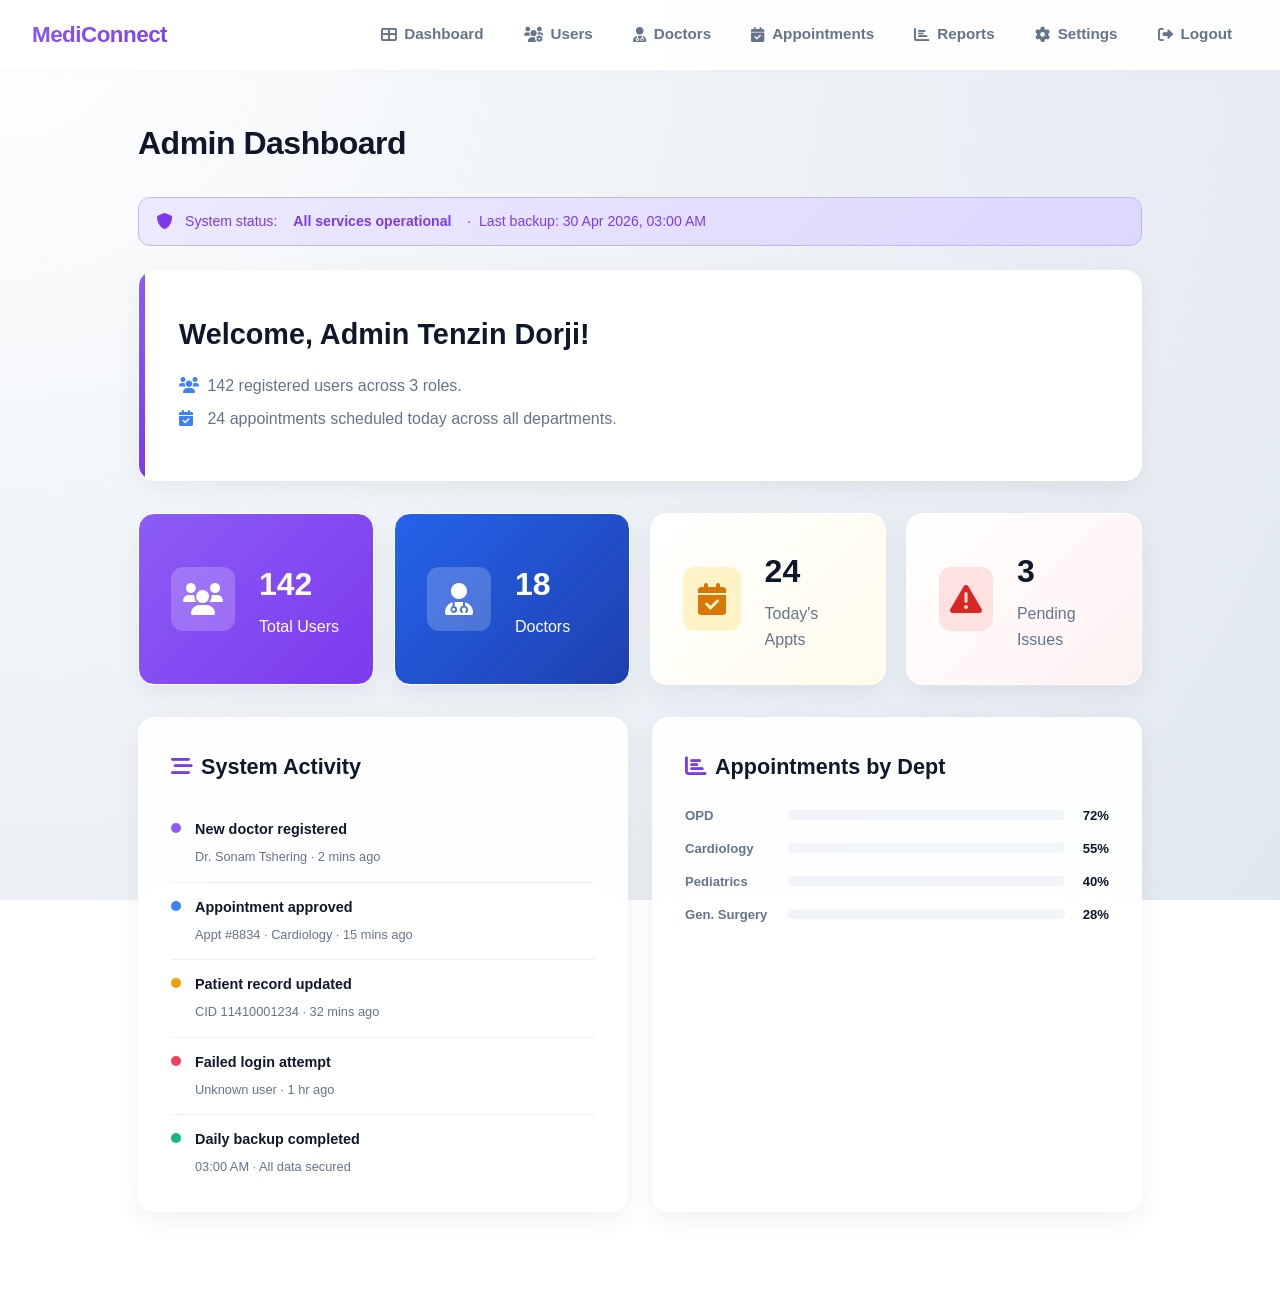
==== views/admin-dashboard.html @ 65984899 "fixed login" ====
<!doctype html>
<html lang="en">
  <head>
    <meta charset="UTF-8" />
    <meta name="viewport" content="width=device-width, initial-scale=1.0" />
    <title>MediConnect | Admin Dashboard</title>
    <link
      rel="stylesheet"
      href="https://cdnjs.cloudflare.com/ajax/libs/font-awesome/6.0.0/css/all.min.css"
    />
    <link rel="stylesheet" href="css/base.css" />
    <link rel="stylesheet" href="css/admin.css" />
    <link rel="stylesheet" href="css/mobile.css" />
  </head>
  <body>
    <!-- ── TOP NAV ── -->
    <nav class="top-nav">
      <div class="logo" onclick="window.location.href = 'index.html'">
        MediConnect
      </div>
      <ul class="desktop-nav-links">
        <li class="active" onclick="showPage('dashboard', this)">
          <i class="fas fa-th-large"></i> <span>Dashboard</span>
        </li>
        <li onclick="showPage('users', this)">
          <i class="fas fa-users-cog"></i> <span>Users</span>
        </li>
        <li onclick="showPage('doctors', this)">
          <i class="fas fa-user-md"></i> <span>Doctors</span>
        </li>
        <li onclick="showPage('appointments', this)">
          <i class="fas fa-calendar-check"></i> <span>Appointments</span>
        </li>
        <li onclick="showPage('reports', this)">
          <i class="fas fa-chart-bar"></i> <span>Reports</span>
        </li>
        <li onclick="showPage('settings', this)">
          <i class="fas fa-cog"></i> <span>Settings</span>
        </li>
        <li onclick="confirmLogout()">
          <i class="fas fa-sign-out-alt"></i> <span>Logout</span>
        </li>
      </ul>
    </nav>

    <!-- ── MOBILE HEADER ── -->
    <header class="mobile-header">
      <div class="mobile-logo" onclick="window.location.href = 'index.html'">
        MediConnect
      </div>
      <span class="mobile-page-title" id="mobilePageTitle">Dashboard</span>
      <button class="header-logout-btn" onclick="confirmLogout()">
        <i class="fas fa-sign-out-alt"></i>
      </button>
    </header>

    <!-- ── BOTTOM NAV ── -->
    <nav class="bottom-nav">
      <ul>
        <li
          class="active"
          id="bnav-dashboard"
          onclick="showPage('dashboard', null, 'Home')"
        >
          <i class="fas fa-home"></i> Home
        </li>
        <li id="bnav-users" onclick="showPage('users', null, 'Users')">
          <i class="fas fa-users-cog"></i> Users
        </li>
        <li id="bnav-doctors" onclick="showPage('doctors', null, 'Doctors')">
          <i class="fas fa-user-md"></i> Doctors
        </li>
        <li
          id="bnav-appointments"
          onclick="showPage('appointments', null, 'Appointments')"
        >
          <i class="fas fa-calendar-check"></i> Appts
        </li>
        <li id="bnav-reports" onclick="showPage('reports', null, 'Reports')">
          <i class="fas fa-chart-bar"></i> Reports
        </li>
        <li id="bnav-settings" onclick="showPage('settings', null, 'Settings')">
          <i class="fas fa-cog"></i> Settings
        </li>
      </ul>
    </nav>

    <div class="nav-hint" id="navHint">
      <i class="fas fa-hand-point-down" style="margin-right: 6px"></i> Tap icons
      below to navigate
    </div>

    <!-- ── LOGOUT MODAL ── -->
    <div class="logout-overlay" id="logoutOverlay">
      <div class="logout-modal">
        <div class="modal-icon"><i class="fas fa-sign-out-alt"></i></div>
        <h3>Log Out?</h3>
        <p>You'll be signed out of your admin session.</p>
        <div class="modal-actions">
          <button class="btn-cancel" onclick="closeLogout()">Cancel</button>
          <button class="btn-logout-confirm" onclick="doLogout()">
            Log Out
          </button>
        </div>
      </div>
    </div>

    <main class="main-content">
      <!-- ══ DASHBOARD ══ -->
      <section id="dashboard" class="page-section active">
        <h1>Admin Dashboard</h1>

        <div class="notice-banner">
          <i class="fas fa-shield-alt"></i>
          System status:
          <strong style="margin-left: 4px">All services operational</strong>
          &nbsp;·&nbsp; Last backup: 30 Apr 2026, 03:00 AM
        </div>

        <div class="welcome-section welcome-desktop">
          <h2>Welcome, Admin Tenzin Dorji!</h2>
          <p>
            <i class="fas fa-users"></i> 142 registered users across 3 roles.
          </p>
          <p>
            <i class="fas fa-calendar-check"></i> 24 appointments scheduled
            today across all departments.
          </p>
        </div>
        <div
          class="welcome-section welcome-mobile"
          style="padding: 20px 20px 20px 26px"
        >
          <h2 style="font-size: 1.3rem; margin-bottom: 6px">Hi, Tenzin 👋</h2>
          <p style="font-size: 0.88rem; margin: 0">
            <i class="fas fa-users"></i> 142 users · 24 appointments today
          </p>
        </div>

        <div class="quick-actions">
          <button
            class="quick-action-btn"
            onclick="showPage('users', null, 'Users')"
          >
            <i class="fas fa-users-cog"></i> Manage Users
          </button>
          <button
            class="quick-action-btn"
            onclick="showPage('reports', null, 'Reports')"
          >
            <i class="fas fa-chart-bar"></i> View Reports
          </button>
        </div>

        <div class="stats-grid-4">
          <div class="stat-card purple">
            <div class="stat-icon"><i class="fas fa-users"></i></div>
            <div class="stat-content">
              <h4>142</h4>
              <p>Total Users</p>
            </div>
          </div>
          <div class="stat-card blue">
            <div class="stat-icon"><i class="fas fa-user-md"></i></div>
            <div class="stat-content">
              <h4>18</h4>
              <p>Doctors</p>
            </div>
          </div>
          <div class="stat-card amber">
            <div class="stat-icon"><i class="fas fa-calendar-check"></i></div>
            <div class="stat-content">
              <h4>24</h4>
              <p>Today's Appts</p>
            </div>
          </div>
          <div class="stat-card rose">
            <div class="stat-icon">
              <i class="fas fa-exclamation-triangle"></i>
            </div>
            <div class="stat-content">
              <h4>3</h4>
              <p>Pending Issues</p>
            </div>
          </div>
        </div>

        <div class="dash-cols">
          <!-- Activity feed -->
          <div class="card" style="margin-bottom: 0">
            <h3>
              <i
                class="fas fa-stream"
                style="color: var(--role-color); margin-right: 8px"
              ></i
              >System Activity
            </h3>
            <div class="feed-item">
              <div class="feed-dot purple"></div>
              <div class="feed-text">
                <strong>New doctor registered</strong
                ><span>Dr. Sonam Tshering · 2 mins ago</span>
              </div>
            </div>
            <div class="feed-item">
              <div class="feed-dot blue"></div>
              <div class="feed-text">
                <strong>Appointment approved</strong
                ><span>Appt #8834 · Cardiology · 15 mins ago</span>
              </div>
            </div>
            <div class="feed-item">
              <div class="feed-dot amber"></div>
              <div class="feed-text">
                <strong>Patient record updated</strong
                ><span>CID 11410001234 · 32 mins ago</span>
              </div>
            </div>
            <div class="feed-item">
              <div class="feed-dot rose"></div>
              <div class="feed-text">
                <strong>Failed login attempt</strong
                ><span>Unknown user · 1 hr ago</span>
              </div>
            </div>
            <div class="feed-item">
              <div class="feed-dot green"></div>
              <div class="feed-text">
                <strong>Daily backup completed</strong
                ><span>03:00 AM · All data secured</span>
              </div>
            </div>
          </div>

          <!-- Bar chart -->
          <div class="card" style="margin-bottom: 0">
            <h3>
              <i
                class="fas fa-chart-bar"
                style="color: var(--role-color); margin-right: 8px"
              ></i
              >Appointments by Dept
            </h3>
            <div class="bar-chart" style="margin-top: 12px">
              <div class="bar-row">
                <span class="bar-label">OPD</span>
                <div class="bar-track">
                  <div class="bar-fill" data-w="72%" style="width: 0"></div>
                </div>
                <span class="bar-val">72%</span>
              </div>
              <div class="bar-row">
                <span class="bar-label">Cardiology</span>
                <div class="bar-track">
                  <div
                    class="bar-fill green"
                    data-w="55%"
                    style="width: 0"
                  ></div>
                </div>
                <span class="bar-val">55%</span>
              </div>
              <div class="bar-row">
                <span class="bar-label">Pediatrics</span>
                <div class="bar-track">
                  <div
                    class="bar-fill amber"
                    data-w="40%"
                    style="width: 0"
                  ></div>
                </div>
                <span class="bar-val">40%</span>
              </div>
              <div class="bar-row">
                <span class="bar-label">Gen. Surgery</span>
                <div class="bar-track">
                  <div
                    class="bar-fill rose"
                    data-w="28%"
                    style="width: 0"
                  ></div>
                </div>
                <span class="bar-val">28%</span>
              </div>
            </div>
          </div>
        </div>
      </section>

      <!-- ══ USERS ══ -->
      <section id="users" class="page-section">
        <h1>User Management</h1>

        <div class="card">
          <h3>Add New User</h3>
          <form id="addUserForm" style="margin-top: 16px">
            <div class="form-grid">
              <div class="form-group">
                <label>Full Name</label
                ><input
                  type="text"
                  id="newUserName"
                  placeholder="Full name"
                  required
                />
              </div>
              <div class="form-group">
                <label>Email</label
                ><input
                  type="email"
                  id="newUserEmail"
                  placeholder="user@mediconnect.bt"
                  required
                />
              </div>
              <div class="form-group">
                <label>Role</label>
                <select id="newUserRole" required>
                  <option value="">Select Role</option>
                  <option>Patient</option>
                  <option>Doctor</option>
                  <option>Admin</option>
                </select>
              </div>
              <div class="form-group">
                <label>CID No.</label
                ><input
                  type="text"
                  id="newUserCid"
                  placeholder="e.g. 11410001234"
                  required
                />
              </div>
            </div>
            <button type="submit" class="btn-primary" style="margin-top: 20px">
              <i class="fas fa-user-plus" style="margin-right: 8px"></i>Create
              User
            </button>
          </form>
        </div>

        <div class="card">
          <h3>All Users</h3>
          <div class="desktop-table">
            <table>
              <thead>
                <tr>
                  <th>ID</th>
                  <th>Name</th>
                  <th>CID No.</th>
                  <th>Role</th>
                  <th>Email</th>
                  <th>Status</th>
                  <th>Actions</th>
                </tr>
              </thead>
              <tbody>
                <tr id="urow-1">
                  <td>USR-001</td>
                  <td>Tenzin Dorji</td>
                  <td>11410000001</td>
                  <td><span class="role-badge role-admin">Admin</span></td>
                  <td>admin@gmail.com</td>
                  <td><span class="badge status-active">Active</span></td>
                  <td>
                    <button class="btn-small btn-edit" onclick="editUser(1)">
                      Edit
                    </button>
                  </td>
                </tr>
                <tr id="urow-2">
                  <td>USR-002</td>
                  <td>Dr. Karma Wangchuk</td>
                  <td>11410000047</td>
                  <td><span class="role-badge role-doctor">Doctor</span></td>
                  <td>doctor@gmail.com</td>
                  <td><span class="badge status-active">Active</span></td>
                  <td>
                    <button class="btn-small btn-edit" onclick="editUser(2)">
                      Edit
                    </button>
                    <button
                      class="btn-small btn-deact"
                      onclick="toggleUserStatus(2, this)"
                    >
                      Deactivate
                    </button>
                  </td>
                </tr>
                <tr id="urow-3">
                  <td>USR-003</td>
                  <td>Dorji Wangchuk</td>
                  <td>11410001234</td>
                  <td><span class="role-badge role-patient">Patient</span></td>
                  <td>dorji@email.bt</td>
                  <td><span class="badge status-active">Active</span></td>
                  <td>
                    <button class="btn-small btn-edit" onclick="editUser(3)">
                      Edit
                    </button>
                    <button
                      class="btn-small btn-deact"
                      onclick="toggleUserStatus(3, this)"
                    >
                      Deactivate
                    </button>
                  </td>
                </tr>
                <tr id="urow-4">
                  <td>USR-004</td>
                  <td>Pema Seldon</td>
                  <td>11410005678</td>
                  <td><span class="role-badge role-patient">Patient</span></td>
                  <td>pema@email.bt</td>
                  <td><span class="badge status-inactive">Inactive</span></td>
                  <td>
                    <button class="btn-small btn-edit" onclick="editUser(4)">
                      Edit
                    </button>
                    <button
                      class="btn-small btn-activate"
                      onclick="toggleUserStatus(4, this)"
                    >
                      Activate
                    </button>
                  </td>
                </tr>
                <tr id="urow-5">
                  <td>USR-005</td>
                  <td>Dr. Sonam Tshering</td>
                  <td>11410000088</td>
                  <td><span class="role-badge role-doctor">Doctor</span></td>
                  <td>sonam@mediconnect.bt</td>
                  <td><span class="badge status-pending">Pending</span></td>
                  <td>
                    <button class="btn-small btn-edit" onclick="editUser(5)">
                      Edit
                    </button>
                    <button
                      class="btn-small btn-activate"
                      onclick="toggleUserStatus(5, this)"
                    >
                      Activate
                    </button>
                  </td>
                </tr>
              </tbody>
            </table>
          </div>
          <div class="mobile-card-list" style="display: none">
            <div class="note-card" style="border: 1px solid var(--border)">
              <div class="note-card-header">
                <strong>Tenzin Dorji</strong
                ><span class="badge status-active">Active</span>
              </div>
              <p>
                <span class="role-badge role-admin">Admin</span> &nbsp;USR-001 ·
                admin@gmail.com
              </p>
            </div>
            <div class="note-card" style="border: 1px solid var(--border)">
              <div class="note-card-header">
                <strong>Dr. Karma Wangchuk</strong
                ><span class="badge status-active">Active</span>
              </div>
              <p>
                <span class="role-badge role-doctor">Doctor</span> &nbsp;USR-002
                · doctor@gmail.com
              </p>
            </div>
            <div class="note-card" style="border: 1px solid var(--border)">
              <div class="note-card-header">
                <strong>Dorji Wangchuk</strong
                ><span class="badge status-active">Active</span>
              </div>
              <p>
                <span class="role-badge role-patient">Patient</span>
                &nbsp;USR-003 · dorji@email.bt
              </p>
            </div>
            <div class="note-card" style="border: 1px solid var(--border)">
              <div class="note-card-header">
                <strong>Pema Seldon</strong
                ><span class="badge status-inactive">Inactive</span>
              </div>
              <p>
                <span class="role-badge role-patient">Patient</span>
                &nbsp;USR-004 · pema@email.bt
              </p>
            </div>
          </div>
        </div>
      </section>

      <!-- ══ APPOINTMENTS ══ -->
      <section id="appointments" class="page-section">
        <h1>All Appointments</h1>
        <div class="card">
          <h3>Appointment Registry</h3>
          <div class="desktop-table">
            <table>
              <thead>
                <tr>
                  <th>Appt ID</th>
                  <th>Patient</th>
                  <th>CID No.</th>
                  <th>Doctor</th>
                  <th>Dept</th>
                  <th>Date</th>
                  <th>Status</th>
                  <th>Actions</th>
                </tr>
              </thead>
              <tbody>
                <tr id="aprow-8821">
                  <td>#8821</td>
                  <td>Dorji Wangchuk</td>
                  <td>11410001234</td>
                  <td>Dr. Karma Wangchuk</td>
                  <td>OPD</td>
                  <td>2026-04-30</td>
                  <td><span class="badge status-on">Approved</span></td>
                  <td>
                    <button
                      class="btn-small btn-deact"
                      onclick="cancelAppt(8821)"
                    >
                      Cancel
                    </button>
                  </td>
                </tr>
                <tr id="aprow-8834">
                  <td>#8834</td>
                  <td>Pema Seldon</td>
                  <td>11410005678</td>
                  <td>Dr. Karma Wangchuk</td>
                  <td>Cardiology</td>
                  <td>2026-04-30</td>
                  <td><span class="badge status-pending">Pending</span></td>
                  <td>
                    <button
                      class="btn-small btn-activate"
                      onclick="approveAppt(8834)"
                    >
                      Approve
                    </button>
                    <button
                      class="btn-small btn-deact"
                      onclick="cancelAppt(8834)"
                    >
                      Cancel
                    </button>
                  </td>
                </tr>
                <tr id="aprow-8835">
                  <td>#8835</td>
                  <td>Tshering Namgay</td>
                  <td>11410009012</td>
                  <td>Dr. Karma Wangchuk</td>
                  <td>General Surgery</td>
                  <td>2026-04-30</td>
                  <td><span class="badge status-pending">Pending</span></td>
                  <td>
                    <button
                      class="btn-small btn-activate"
                      onclick="approveAppt(8835)"
                    >
                      Approve
                    </button>
                    <button
                      class="btn-small btn-deact"
                      onclick="cancelAppt(8835)"
                    >
                      Cancel
                    </button>
                  </td>
                </tr>
                <tr id="aprow-8836">
                  <td>#8836</td>
                  <td>Kinley Zangmo</td>
                  <td>11410003456</td>
                  <td>Dr. Sonam Tshering</td>
                  <td>Pediatrics</td>
                  <td>2026-05-01</td>
                  <td><span class="badge status-off">Upcoming</span></td>
                  <td>
                    <button
                      class="btn-small btn-deact"
                      onclick="cancelAppt(8836)"
                    >
                      Cancel
                    </button>
                  </td>
                </tr>
              </tbody>
            </table>
          </div>
          <div class="mobile-card-list" style="display: none">
            <div class="note-card" style="border: 1px solid var(--border)">
              <div class="note-card-header">
                <strong>#8821 — Dorji Wangchuk</strong
                ><span class="badge status-on">Approved</span>
              </div>
              <p>Dr. Karma · OPD · 2026-04-30</p>
            </div>
            <div class="note-card" style="border: 1px solid var(--border)">
              <div class="note-card-header">
                <strong>#8834 — Pema Seldon</strong
                ><span class="badge status-pending">Pending</span>
              </div>
              <p>Dr. Karma · Cardiology · 2026-04-30</p>
            </div>
            <div class="note-card" style="border: 1px solid var(--border)">
              <div class="note-card-header">
                <strong>#8835 — Tshering Namgay</strong
                ><span class="badge status-pending">Pending</span>
              </div>
              <p>Dr. Karma · General Surgery · 2026-04-30</p>
            </div>
          </div>
        </div>
      </section>

      <!-- ══ REPORTS ══ -->
      <section id="reports" class="page-section">
        <h1>Reports</h1>

        <div class="dash-cols">
          <div class="card" style="margin-bottom: 0">
            <h3>Appointments This Month</h3>
            <div class="bar-chart" style="margin-top: 12px">
              <div class="bar-row">
                <span class="bar-label">Week 1</span>
                <div class="bar-track">
                  <div class="bar-fill" data-w="80%" style="width: 0"></div>
                </div>
                <span class="bar-val">80</span>
              </div>
              <div class="bar-row">
                <span class="bar-label">Week 2</span>
                <div class="bar-track">
                  <div
                    class="bar-fill green"
                    data-w="65%"
                    style="width: 0"
                  ></div>
                </div>
                <span class="bar-val">65</span>
              </div>
              <div class="bar-row">
                <span class="bar-label">Week 3</span>
                <div class="bar-track">
                  <div
                    class="bar-fill amber"
                    data-w="90%"
                    style="width: 0"
                  ></div>
                </div>
                <span class="bar-val">90</span>
              </div>
              <div class="bar-row">
                <span class="bar-label">Week 4</span>
                <div class="bar-track">
                  <div
                    class="bar-fill rose"
                    data-w="48%"
                    style="width: 0"
                  ></div>
                </div>
                <span class="bar-val">48</span>
              </div>
            </div>
          </div>
          <div class="card" style="margin-bottom: 0">
            <h3>Users by Role</h3>
            <div class="bar-chart" style="margin-top: 12px">
              <div class="bar-row">
                <span class="bar-label">Patients</span>
                <div class="bar-track">
                  <div class="bar-fill" data-w="85%" style="width: 0"></div>
                </div>
                <span class="bar-val">121</span>
              </div>
              <div class="bar-row">
                <span class="bar-label">Doctors</span>
                <div class="bar-track">
                  <div
                    class="bar-fill green"
                    data-w="13%"
                    style="width: 0"
                  ></div>
                </div>
                <span class="bar-val">18</span>
              </div>
              <div class="bar-row">
                <span class="bar-label">Admins</span>
                <div class="bar-track">
                  <div
                    class="bar-fill amber"
                    data-w="2%"
                    style="width: 0"
                  ></div>
                </div>
                <span class="bar-val">3</span>
              </div>
            </div>
          </div>
        </div>

        <div class="card">
          <h3>Summary — April 2026</h3>
          <div class="form-grid" style="margin-top: 8px">
            <div>
              <p
                style="
                  font-size: 0.8rem;
                  color: var(--text-muted);
                  font-weight: 600;
                  text-transform: uppercase;
                  letter-spacing: 0.5px;
                  margin-bottom: 6px;
                "
              >
                Total Appointments
              </p>
              <p style="font-size: 2rem; font-weight: 800">283</p>
            </div>
            <div>
              <p
                style="
                  font-size: 0.8rem;
                  color: var(--text-muted);
                  font-weight: 600;
                  text-transform: uppercase;
                  letter-spacing: 0.5px;
                  margin-bottom: 6px;
                "
              >
                Prescriptions Issued
              </p>
              <p style="font-size: 2rem; font-weight: 800">194</p>
            </div>
            <div>
              <p
                style="
                  font-size: 0.8rem;
                  color: var(--text-muted);
                  font-weight: 600;
                  text-transform: uppercase;
                  letter-spacing: 0.5px;
                  margin-bottom: 6px;
                "
              >
                New Patients
              </p>
              <p style="font-size: 2rem; font-weight: 800">37</p>
            </div>
            <div>
              <p
                style="
                  font-size: 0.8rem;
                  color: var(--text-muted);
                  font-weight: 600;
                  text-transform: uppercase;
                  letter-spacing: 0.5px;
                  margin-bottom: 6px;
                "
              >
                Avg. Daily Appts
              </p>
              <p style="font-size: 2rem; font-weight: 800">9.4</p>
            </div>
          </div>
        </div>
      </section>

      <!-- ══ SETTINGS ══ -->
      <section id="settings" class="page-section">
        <h1>System Settings</h1>
        <div class="card">
          <h3>General Configuration</h3>
          <form id="settingsForm" style="margin-top: 16px">
            <div class="form-grid">
              <div class="form-group">
                <label>Hospital Name</label
                ><input type="text" value="MediConnect Hospital" />
              </div>
              <div class="form-group">
                <label>Admin Email</label
                ><input type="email" value="admin@gmail.com" />
              </div>
              <div class="form-group">
                <label>Max Appointments / Day</label
                ><input type="number" value="50" />
              </div>
              <div class="form-group">
                <label>Slot Duration</label
                ><select>
                  <option>30 minutes</option>
                  <option>20 minutes</option>
                  <option>15 minutes</option>
                </select>
              </div>
              <div class="form-group">
                <label>Working Hours Start</label
                ><input type="time" value="09:00" />
              </div>
              <div class="form-group">
                <label>Working Hours End</label
                ><input type="time" value="17:00" />
              </div>
            </div>
            <button type="submit" class="btn-primary" style="margin-top: 20px">
              <i class="fas fa-save" style="margin-right: 8px"></i>Save Settings
            </button>
          </form>
        </div>
        <div class="card">
          <h3>System Information</h3>
          <div class="info-row">
            <span class="info-key">Version</span
            ><span class="info-value">MediConnect v2.4.1</span>
          </div>
          <div class="info-row">
            <span class="info-key">Database</span
            ><span class="info-value">PostgreSQL 15 · Connected</span>
          </div>
          <div class="info-row">
            <span class="info-key">Last Backup</span
            ><span class="info-value">30 Apr 2026, 03:00 AM</span>
          </div>
          <div class="info-row">
            <span class="info-key">Environment</span
            ><span class="info-value">Production</span>
          </div>
        </div>
      </section>
      <section id="doctors" class="page-section">
        <h1>Doctor Management</h1>
        <div class="card">
          <h3>Add New Doctor</h3>
          <form id="addDoctorForm" style="margin-top: 16px">
            <div class="form-grid">
              <div class="form-group">
                <label>Full Name</label>
                <input type="text" id="newDoctorName" placeholder="Doctor's full name" required />
              </div>
              <div class="form-group">
                <label>Specialization</label>
                <input type="text" id="newDoctorSpec" placeholder="e.g. Cardiology" />
              </div>
              <div class="form-group">
                <label>Department ID</label>
                <input type="number" id="newDoctorDept" placeholder="e.g. 1" />
              </div>
              <div class="form-group">
                <label>Password</label>
                <input type="password" id="newDoctorPass" placeholder="Temporary password" required />
              </div>
            </div>
            <button type="submit" class="btn-primary" style="margin-top: 20px">
              <i class="fas fa-user-plus" style="margin-right: 8px"></i>Add Doctor
            </button>
          </form>
        </div>
        <div class="card">
          <h3>All Doctors</h3>
          <div class="desktop-table">
            <table>
              <thead>
                <tr>
                  <th>ID</th>
                  <th>Name</th>
                  <th>Specialization</th>
                  <th>Department</th>
                  <th>Action</th>
                </tr>
              </thead>
              <tbody>
                <!-- populated by loadAllDoctors() in admin.js -->
              </tbody>
            </table>
          </div>
          <div class="mobile-card-list" style="display: none">
            <!-- populated dynamically -->
          </div>
        </div>
      </section>
    </main>
    <script src="js/admin.js?v=2"></script>
  </body>
</html>
---- views/css/base.css ----
:root {
  --primary: #1d4ed8;
  --primary-hover: #1e3a8a;
  --primary-gradient: linear-gradient(135deg, #2563eb, #1e40af);
  --secondary: #475569;
  --bg-gradient: radial-gradient(
    circle at top left,
    #ffffff 0%,
    #f0f4f8 40%,
    #e2e8f0 100%
  );
  --white: #ffffff;
  --border: rgba(226, 232, 240, 0.6);
  --text-main: #0f172a;
  --text-muted: #64748b;
  --accent: #3b82f6;
  --shadow-sm: 0 2px 10px rgba(0, 0, 0, 0.02);
  --shadow-md: 0 8px 25px rgba(15, 23, 42, 0.06);
  --shadow-lg: 0 12px 35px rgba(37, 99, 235, 0.15);
  --glass-bg: rgba(255, 255, 255, 0.92);
  --glass-border: rgba(255, 255, 255, 0.6);
  --bottom-nav-h: 68px;
}

* {
  margin: 0;
  padding: 0;
  box-sizing: border-box;
  font-family:
    "Outfit",
    "Inter",
    -apple-system,
    BlinkMacSystemFont,
    "Segoe UI",
    Roboto,
    sans-serif;
}

body {
  background: var(--bg-gradient);
  background-attachment: fixed;
  color: var(--text-main);
  min-height: 100vh;
  line-height: 1.6;
}

/* ── TOP NAVBAR (desktop) ── */
.top-nav {
  width: 100%;
  background: var(--glass-bg);
  backdrop-filter: blur(16px);
  -webkit-backdrop-filter: blur(16px);
  position: fixed;
  top: 0;
  left: 0;
  right: 0;
  height: 70px;
  display: flex;
  align-items: center;
  justify-content: space-between;
  border-bottom: 1px solid var(--glass-border);
  box-shadow: var(--shadow-sm);
  z-index: 1000;
}

.logo {
  font-size: 1.4rem;
  font-weight: 800;
  background: var(--primary-gradient);
  -webkit-background-clip: text;
  -webkit-text-fill-color: transparent;
  padding: 0 32px;
  white-space: nowrap;
  letter-spacing: -0.5px;
  cursor: pointer;
}

.desktop-nav-links {
  list-style: none;
  display: flex;
  height: 100%;
  margin: 0 32px 0 auto;
  padding: 0;
  gap: 8px;
  align-items: center;
}

.desktop-nav-links li,
.desktop-nav-links a.nav-link {
  padding: 8px 16px;
  border-radius: 8px;
  cursor: pointer;
  color: var(--text-muted);
  display: flex;
  align-items: center;
  gap: 8px;
  font-size: 0.95rem;
  font-weight: 600;
  text-decoration: none;
}

.desktop-nav-links li:hover,
.desktop-nav-links a.nav-link:hover {
  background: rgba(37, 99, 235, 0.05);
  color: var(--primary);
}

.desktop-nav-links li.active,
.desktop-nav-links a.nav-link.active {
  background: var(--primary-gradient);
  color: var(--white);
  box-shadow: 0 4px 12px rgba(37, 99, 235, 0.2);
}

/* ── MAIN CONTENT ── */
.main-content {
  flex: 1;
  padding: 48px;
  margin-top: 70px;
  max-width: 1100px;
  margin-left: auto;
  margin-right: auto;
  width: 100%;
}

.page-section {
  display: none;
}
.page-section.active {
  display: block;
}

/* ── CARDS ── */
.card {
  background: var(--glass-bg);
  backdrop-filter: blur(20px);
  padding: 32px;
  border-radius: 16px;
  margin-bottom: 32px;
  border: 1px solid var(--white);
  box-shadow: var(--shadow-md);
}

h1 {
  margin-bottom: 28px;
  color: var(--text-main);
  font-weight: 800;
  font-size: 2rem;
  letter-spacing: -0.5px;
}

h2,
h3,
h4 {
  color: var(--text-main);
  font-weight: 700;
}

h3 {
  font-size: 1.35rem;
  margin-bottom: 20px;
}

/* ── BUTTONS ── */
.btn-primary {
  background: var(--primary-gradient);
  color: var(--white);
  border: none;
  padding: 12px 28px;
  border-radius: 10px;
  cursor: pointer;
  font-weight: 600;
  font-size: 1rem;
  box-shadow: 0 4px 15px rgba(37, 99, 235, 0.2);
}

.btn-primary:hover {
  background: var(--primary-hover);
  box-shadow: 0 6px 20px rgba(37, 99, 235, 0.3);
}

.btn-small {
  background: #f1f5f9;
  color: var(--text-main);
  border: 1px solid var(--border);
  padding: 8px 16px;
  border-radius: 8px;
  cursor: pointer;
  font-size: 0.85rem;
  font-weight: 600;
}

.btn-small:hover {
  background: #e2e8f0;
  border-color: #cbd5e1;
}

/* ── FORMS ── */
select,
input {
  width: 100%;
  padding: 12px 16px;
  border: 2px solid #e2e8f0;
  border-radius: 10px;
  font-size: 0.95rem;
  color: var(--text-main);
  background: #f8fafc;
}

select:focus,
input:focus {
  outline: none;
  border-color: var(--accent);
  background: var(--white);
  box-shadow: 0 0 0 4px rgba(59, 130, 246, 0.1);
}

.form-grid {
  display: grid;
  grid-template-columns: 1fr 1fr;
  gap: 24px;
}

.form-group {
  display: flex;
  flex-direction: column;
  gap: 8px;
}

.form-group label {
  font-size: 0.9rem;
  color: var(--text-main);
  font-weight: 600;
}

/* ── TABLES ── */
table {
  width: 100%;
  border-collapse: collapse;
  margin-top: 12px;
}

th,
td {
  text-align: left;
  padding: 16px;
  border-bottom: 1px solid var(--border);
  font-size: 0.95rem;
}

th {
  font-weight: 600;
  color: var(--text-muted);
  background: rgba(241, 245, 249, 0.5);
  text-transform: uppercase;
  font-size: 0.8rem;
  letter-spacing: 0.5px;
}

th:first-child {
  border-top-left-radius: 8px;
}
th:last-child {
  border-top-right-radius: 8px;
}
tbody tr:hover {
  background-color: rgba(248, 250, 252, 0.8);
}

/* ── BADGES ── */
.badge {
  padding: 6px 14px;
  border-radius: 9999px;
  font-size: 0.8rem;
  font-weight: 600;
  display: inline-block;
}

.status-on {
  background: #dbeafe;
  color: #1e40af;
  border: 1px solid #bfdbfe;
}
.status-off {
  background: #f1f5f9;
  color: #475569;
  border: 1px solid #e2e8f0;
}

/* ── DASHBOARD ── */
.stats-grid {
  display: grid;
  grid-template-columns: repeat(2, 1fr);
  gap: 24px;
  margin-bottom: 32px;
}

.stat-card {
  background: var(--white);
  padding: 32px;
  border-radius: 16px;
  border: 1px solid var(--white);
  display: flex;
  align-items: center;
  gap: 24px;
  cursor: pointer;
  box-shadow: var(--shadow-md);
}

.stat-card.blue {
  background: var(--primary-gradient);
  color: var(--white);
}
.stat-card.blue .stat-icon {
  background: rgba(255, 255, 255, 0.2);
  color: var(--white);
}
.stat-card.blue .stat-content h4,
.stat-card.blue .stat-content p {
  color: var(--white);
}
.stat-card.green {
  background: linear-gradient(135deg, #ffffff, #f0f9ff);
}

.stat-card .stat-icon {
  font-size: 2rem;
  color: var(--primary);
  width: 64px;
  height: 64px;
  display: flex;
  align-items: center;
  justify-content: center;
  background: #eff6ff;
  border-radius: 12px;
}

.stat-content h4 {
  font-size: 2rem;
  margin: 0 0 4px 0;
  color: var(--text-main);
  font-weight: 800;
}
.stat-content p {
  margin: 0;
  color: var(--text-muted);
  font-size: 1rem;
  font-weight: 500;
}

.welcome-section {
  background: var(--white);
  padding: 40px;
  border-radius: 16px;
  margin-bottom: 32px;
  border: 1px solid var(--white);
  position: relative;
  overflow: hidden;
  box-shadow: var(--shadow-md);
}

.welcome-section::before {
  content: "";
  position: absolute;
  top: 0;
  left: 0;
  bottom: 0;
  width: 6px;
  background: var(--primary-gradient);
}

.welcome-section h2 {
  margin: 0 0 16px 0;
  font-size: 1.8rem;
}
.welcome-section p {
  margin: 8px 0;
  color: var(--text-muted);
  font-size: 1rem;
  font-weight: 500;
}
.welcome-section i {
  width: 24px;
  color: var(--accent);
}

.activity-card {
  padding: 20px 0;
  border-bottom: 1px solid var(--border);
}
.activity-card:last-child {
  border-bottom: none;
  padding-bottom: 0;
}
.activity-card strong {
  color: var(--text-main);
  font-weight: 600;
  display: block;
  margin-bottom: 6px;
  font-size: 1.05rem;
}

/* ── LOGOUT MODAL ── */
.logout-overlay {
  display: none;
  position: fixed;
  inset: 0;
  background: rgba(15, 23, 42, 0.6);
  backdrop-filter: blur(4px);
  z-index: 3000;
  align-items: center;
  justify-content: center;
}

.logout-overlay.active {
  display: flex;
}

.logout-modal {
  background: var(--white);
  border-radius: 16px;
  padding: 40px;
  max-width: 420px;
  width: 90%;
  box-shadow: var(--shadow-lg);
  text-align: center;
}

.logout-modal .modal-icon {
  font-size: 2.5rem;
  color: var(--accent);
  background: #eff6ff;
  width: 80px;
  height: 80px;
  line-height: 80px;
  border-radius: 50%;
  margin: 0 auto 20px;
}

.logout-modal h3 {
  font-size: 1.5rem;
  margin-bottom: 12px;
  font-weight: 700;
}
.logout-modal p {
  color: var(--text-muted);
  font-size: 1rem;
  margin-bottom: 32px;
}

.modal-actions {
  display: flex;
  gap: 16px;
  justify-content: center;
}

.btn-cancel,
.btn-logout-confirm {
  padding: 12px 24px;
  border-radius: 10px;
  font-size: 1rem;
  font-weight: 600;
  cursor: pointer;
}

.btn-cancel {
  border: 1px solid var(--border);
  background: #f8fafc;
  color: var(--text-main);
}
.btn-cancel:hover {
  background: #f1f5f9;
}
.btn-logout-confirm {
  border: none;
  background: var(--primary-gradient);
  color: var(--white);
}
.btn-logout-confirm:hover {
  background: var(--primary-hover);
}

/* ── BOTTOM NAV (mobile only) ── */
.bottom-nav {
  display: none;
  position: fixed;
  bottom: 0;
  left: 0;
  right: 0;
  height: var(--bottom-nav-h);
  background: var(--glass-bg);
  backdrop-filter: blur(20px);
  -webkit-backdrop-filter: blur(20px);
  border-top: 1px solid var(--glass-border);
  box-shadow: 0 -4px 20px rgba(15, 23, 42, 0.08);
  z-index: 1000;
  padding-bottom: env(safe-area-inset-bottom);
}

.bottom-nav ul {
  list-style: none;
  display: flex;
  height: 100%;
  align-items: stretch;
  margin: 0;
  padding: 0;
}

.bottom-nav ul li {
  flex: 1;
  display: flex;
  flex-direction: column;
  align-items: center;
  justify-content: center;
  gap: 4px;
  cursor: pointer;
  padding: 8px 4px;
  color: var(--text-muted);
  font-size: 0.65rem;
  font-weight: 600;
  text-transform: uppercase;
  letter-spacing: 0.3px;
  border: none;
  background: none;
  transition: color 0.2s;
  -webkit-tap-highlight-color: transparent;
  position: relative;
}

.bottom-nav ul li i {
  font-size: 1.35rem;
  transition:
    transform 0.2s,
    color 0.2s;
}

.bottom-nav ul li.active {
  color: var(--primary);
}
.bottom-nav ul li.active i {
  transform: scale(1.15);
}

.bottom-nav ul li.active::before {
  content: "";
  position: absolute;
  top: 0;
  left: 50%;
  transform: translateX(-50%);
  width: 32px;
  height: 3px;
  border-radius: 0 0 4px 4px;
  background: var(--primary-gradient);
}

.bottom-nav ul li:not(.active):active {
  background: rgba(37, 99, 235, 0.06);
  border-radius: 10px;
}

/* ── MOBILE HEADER ── */
.mobile-header {
  display: none;
  position: fixed;
  top: 0;
  left: 0;
  right: 0;
  height: 60px;
  background: var(--glass-bg);
  backdrop-filter: blur(16px);
  border-bottom: 1px solid var(--glass-border);
  align-items: center;
  justify-content: space-between;
  padding: 0 20px;
  z-index: 1000;
  box-shadow: var(--shadow-sm);
}

.mobile-header .mobile-logo {
  font-size: 1.2rem;
  font-weight: 800;
  background: var(--primary-gradient);
  -webkit-background-clip: text;
  -webkit-text-fill-color: transparent;
  letter-spacing: -0.5px;
  cursor: pointer;
}

.mobile-header .mobile-page-title {
  font-size: 1rem;
  font-weight: 700;
  color: var(--text-main);
}

.mobile-header .header-logout-btn {
  background: none;
  border: none;
  cursor: pointer;
  color: var(--text-muted);
  font-size: 1.1rem;
  padding: 8px;
  border-radius: 8px;
}

.mobile-header .header-logout-btn:active {
  background: rgba(239, 68, 68, 0.08);
  color: #dc2626;
}

/* ── WELCOME VARIANTS ── */
.welcome-mobile {
  display: none;
}
.welcome-desktop {
  display: block;
}

/* ── ACTIVITY PILLS ── */
.activity-pill {
  display: flex;
  align-items: flex-start;
  gap: 14px;
  padding: 16px 0;
  border-bottom: 1px solid var(--border);
}

.activity-pill:last-child {
  border-bottom: none;
  padding-bottom: 0;
}

.activity-pill .pill-icon {
  width: 40px;
  height: 40px;
  border-radius: 10px;
  flex-shrink: 0;
  display: flex;
  align-items: center;
  justify-content: center;
  font-size: 1rem;
}

.pill-icon.blue {
  background: #dbeafe;
  color: #1d4ed8;
}
.pill-icon.green {
  background: #dcfce7;
  color: #16a34a;
}
.pill-icon.orange {
  background: #ffedd5;
  color: #ea580c;
}

.activity-pill .pill-text strong {
  font-size: 0.95rem;
  font-weight: 600;
  display: block;
  margin-bottom: 2px;
}

.activity-pill .pill-text span {
  font-size: 0.82rem;
  color: var(--text-muted);
}

/* ── MOBILE APPOINTMENT CARDS ── */
.appt-card {
  background: #f8fafc;
  border: 1px solid var(--border);
  border-radius: 12px;
  padding: 16px;
  margin-bottom: 12px;
}

.appt-card-header {
  display: flex;
  justify-content: space-between;
  align-items: center;
  margin-bottom: 10px;
}

.appt-card-header strong {
  font-size: 0.95rem;
  font-weight: 700;
}

.appt-card-body {
  display: grid;
  grid-template-columns: 1fr 1fr;
  gap: 8px;
  margin-bottom: 12px;
}

.appt-info-item {
  display: flex;
  flex-direction: column;
  gap: 2px;
}

.appt-info-item .info-label {
  font-size: 0.7rem;
  color: var(--text-muted);
  text-transform: uppercase;
  letter-spacing: 0.5px;
  font-weight: 600;
}

.appt-info-item .info-value {
  font-size: 0.88rem;
  font-weight: 600;
  color: var(--text-main);
}

/* ── NAV HINT TOOLTIP ── */
.nav-hint {
  display: none;
  position: fixed;
  bottom: calc(var(--bottom-nav-h) + 12px);
  left: 50%;
  transform: translateX(-50%);
  background: #0f172a;
  color: white;
  padding: 10px 18px;
  border-radius: 10px;
  font-size: 0.82rem;
  font-weight: 500;
  white-space: nowrap;
  z-index: 2000;
  box-shadow: 0 4px 20px rgba(0, 0, 0, 0.25);
  animation: hintFadeIn 0.4s ease;
  pointer-events: none;
}

.nav-hint::after {
  content: "";
  position: absolute;
  top: 100%;
  left: 50%;
  transform: translateX(-50%);
  border: 6px solid transparent;
  border-top-color: #0f172a;
}

@keyframes hintFadeIn {
  from {
    opacity: 0;
    transform: translateX(-50%) translateY(8px);
  }
  to {
    opacity: 1;
    transform: translateX(-50%) translateY(0);
  }
}

/* ── QUICK ACTIONS ── */
.quick-actions {
  display: none;
  grid-template-columns: repeat(2, 1fr);
  gap: 12px;
  margin-bottom: 20px;
}

.quick-action-btn {
  background: var(--white);
  border: 1px solid var(--border);
  border-radius: 14px;
  padding: 18px 12px;
  display: flex;
  flex-direction: column;
  align-items: center;
  gap: 8px;
  cursor: pointer;
  box-shadow: var(--shadow-sm);
  font-size: 0.8rem;
  font-weight: 700;
  color: var(--text-main);
  -webkit-tap-highlight-color: transparent;
  transition:
    background 0.15s,
    border-color 0.15s;
}

.quick-action-btn i {
  font-size: 1.4rem;
  color: var(--primary);
}
.quick-action-btn:active {
  background: #eff6ff;
  border-color: #bfdbfe;
}

/* ── RESPONSIVE ── */
@media (max-width: 950px) {
  .form-grid {
    grid-template-columns: 1fr;
  }
}

@media (max-width: 750px) {
  .top-nav {
    display: none;
  }
  .mobile-header {
    display: flex;
  }
  .bottom-nav {
    display: block;
  }

  .main-content {
    padding: 16px 16px calc(var(--bottom-nav-h) + 16px);
    margin-top: 60px;
    max-width: 100%;
  }

  h1 {
    font-size: 1.4rem;
    margin-bottom: 16px;
  }
  h3 {
    font-size: 1.1rem;
    margin-bottom: 14px;
  }

  .card {
    padding: 18px 16px;
    border-radius: 12px;
  }

  .stats-grid {
    grid-template-columns: repeat(2, 1fr);
    gap: 12px;
    margin-bottom: 20px;
  }
  .stat-card {
    padding: 18px 14px;
    gap: 12px;
    border-radius: 14px;
  }
  .stat-card .stat-icon {
    width: 44px;
    height: 44px;
    font-size: 1.2rem;
    border-radius: 10px;
  }
  .stat-content h4 {
    font-size: 1.5rem;
  }
  .stat-content p {
    font-size: 0.78rem;
  }

  .welcome-desktop {
    display: none;
  }
  .welcome-mobile {
    display: block;
  }

  .quick-actions {
    display: grid;
  }

  .desktop-table {
    display: none;
  }
  .mobile-appt-list {
    display: block;
  }

  .desktop-activity {
    display: none;
  }
  .mobile-activity {
    display: block;
  }

  select,
  input {
    padding: 14px 16px;
    font-size: 1rem;
  }
  .btn-primary {
    width: 100%;
    padding: 14px;
    text-align: center;
    font-size: 1rem;
  }

  .form-grid {
    gap: 16px;
  }

  .logout-modal {
    padding: 28px 20px;
  }
  .logout-modal h3 {
    font-size: 1.2rem;
  }
  .logout-modal .modal-icon {
    width: 60px;
    height: 60px;
    line-height: 60px;
    font-size: 1.8rem;
  }
}
---- views/css/admin.css ----
/* ── ADMIN DASHBOARD ── purple accent, layered over base.css ── */

/* Purple colour tokens */
:root {
  --role-grad:   linear-gradient(135deg, #8b5cf6, #7c3aed);
  --role-color:  #7c3aed;
  --role-hover:  #6d28d9;
  --role-light:  #ede9fe;
  --role-border: #c4b5fd;
  --role-shadow: rgba(124, 58, 237, 0.2);
}

/* Nav logo */
.logo, .mobile-logo {
  background: var(--role-grad);
  -webkit-background-clip: text;
  -webkit-text-fill-color: transparent;
  cursor: pointer;
}}

/* Desktop nav active */
.desktop-nav-links li.active,
.desktop-nav-links a.nav-link.active {
  background: var(--role-grad);
  box-shadow: 0 4px 12px var(--role-shadow);
}
.desktop-nav-links li:hover,
.desktop-nav-links a.nav-link:hover { color: var(--role-color); background: rgba(124,58,237,0.05); }

/* Bottom nav active */
.bottom-nav ul li.active { color: var(--role-color); }
.bottom-nav ul li.active::before { background: var(--role-grad); }
.bottom-nav ul li:not(.active):active { background: rgba(124,58,237,0.06); }

/* Buttons */
.btn-primary { background: var(--role-grad); box-shadow: 0 4px 15px var(--role-shadow); }
.btn-primary:hover { background: var(--role-hover); box-shadow: 0 6px 20px var(--role-shadow); }
.btn-logout-confirm { background: var(--role-grad); }
.btn-logout-confirm:hover { background: var(--role-hover); }

/* Welcome bar */
.welcome-section::before { background: var(--role-grad); }

/* Quick actions */
.quick-action-btn i { color: var(--role-color); }
.quick-action-btn:active { background: #f5f3ff; border-color: var(--role-border); }

/* Inputs */
select:focus, input:focus { border-color: var(--role-color); box-shadow: 0 0 0 4px rgba(124,58,237,0.1); }

/* ── STAT CARDS ── */
.stats-grid-4 { display: grid; grid-template-columns: repeat(4,1fr); gap: 20px; margin-bottom: 32px; }

.stat-card.purple { background: var(--role-grad); color: #fff; }
.stat-card.purple .stat-icon { background: rgba(255,255,255,0.2); color: #fff; }
.stat-card.purple .stat-content h4,
.stat-card.purple .stat-content p { color: #fff; }

.stat-card.amber { background: linear-gradient(135deg,#fff,#fffbeb); }
.stat-card.amber .stat-icon { background: #fef3c7; color: #d97706; }

.stat-card.rose { background: linear-gradient(135deg,#fff,#fff1f2); }
.stat-card.rose .stat-icon { background: #fee2e2; color: #dc2626; }

/* ── STATUS BADGES ── */
.status-active   { background: #dcfce7; color: #15803d; border: 1px solid #bbf7d0; }
.status-inactive { background: #f1f5f9; color: #475569; border: 1px solid #e2e8f0; }
.status-pending  { background: #fef9c3; color: #a16207; border: 1px solid #fde68a; }

/* ── ROLE BADGES ── */
.role-badge { padding:3px 10px; border-radius:9999px; font-size:0.74rem; font-weight:700; display:inline-block; text-transform:uppercase; letter-spacing:0.3px; }
.role-admin   { background:#ede9fe; color:#7c3aed; border:1px solid #c4b5fd; }
.role-doctor  { background:#ccfbf1; color:#0d9488; border:1px solid #99f6e4; }
.role-patient { background:#dbeafe; color:#1d4ed8; border:1px solid #bfdbfe; }

/* ── ACTION BUTTONS ── */
.btn-edit     { background:#eff6ff; color:#1d4ed8; border:1px solid #bfdbfe; }
.btn-edit:hover { background:#dbeafe; }
.btn-deact    { background:#fff7ed; color:#c2410c; border:1px solid #fed7aa; }
.btn-deact:hover { background:#ffedd5; }
.btn-activate { background:#f0fdf4; color:#15803d; border:1px solid #bbf7d0; }
.btn-activate:hover { background:#dcfce7; }

/* ── TWO-COLUMN LAYOUT ── */
.dash-cols { display:grid; grid-template-columns:1fr 1fr; gap:24px; margin-bottom:32px; }

/* ── ACTIVITY FEED ── */
.feed-item { display:flex; align-items:flex-start; gap:14px; padding:13px 0; border-bottom:1px solid var(--border); }
.feed-item:last-child { border-bottom:none; padding-bottom:0; }
.feed-dot { width:10px; height:10px; border-radius:50%; margin-top:5px; flex-shrink:0; }
.feed-dot.purple { background:#8b5cf6; }
.feed-dot.blue   { background:#3b82f6; }
.feed-dot.amber  { background:#f59e0b; }
.feed-dot.rose   { background:#f43f5e; }
.feed-dot.green  { background:#10b981; }
.feed-text strong { display:block; font-size:0.9rem; font-weight:600; margin-bottom:2px; }
.feed-text span   { font-size:0.8rem; color:var(--text-muted); }

/* ── BAR CHART ── */
.bar-chart { display:flex; flex-direction:column; gap:12px; }
.bar-row   { display:flex; align-items:center; gap:12px; }
.bar-label { min-width:90px; font-size:0.82rem; font-weight:600; color:var(--text-muted); }
.bar-track { flex:1; background:#f1f5f9; border-radius:999px; height:10px; overflow:hidden; }
.bar-fill  { height:100%; border-radius:999px; background:var(--role-grad); transition:width 0.7s cubic-bezier(.4,0,.2,1); }
.bar-fill.green { background:linear-gradient(90deg,#34d399,#10b981); }
.bar-fill.amber { background:linear-gradient(90deg,#fbbf24,#f59e0b); }
.bar-fill.rose  { background:linear-gradient(90deg,#fb7185,#f43f5e); }
.bar-val   { min-width:32px; font-size:0.82rem; font-weight:700; color:var(--text-main); text-align:right; }

/* ── SYSTEM NOTICE BANNER ── */
.notice-banner {
  background: linear-gradient(135deg,#ede9fe,#ddd6fe);
  border: 1px solid var(--role-border);
  border-radius: 12px; padding: 12px 18px;
  display: flex; align-items: center; gap: 12px;
  margin-bottom: 24px; font-size: 0.88rem;
  color: var(--role-color); font-weight: 500;
}
.notice-banner i { font-size:1rem; flex-shrink:0; }

/* ── SETTINGS INFO ROWS ── */
.info-row { display:flex; justify-content:space-between; align-items:center; padding:13px 0; border-bottom:1px solid var(--border); }
.info-row:last-child { border-bottom:none; }
.info-key   { font-weight:600; color:var(--text-muted); font-size:0.9rem; }
.info-value { font-weight:700; color:var(--text-main); }

/* ── RESPONSIVE ── */
@media (max-width: 950px) {
  .stats-grid-4 { grid-template-columns: repeat(2,1fr); }
  .dash-cols    { grid-template-columns: 1fr; }
}
@media (max-width: 750px) {
  .stats-grid-4 { grid-template-columns: repeat(2,1fr); gap:12px; margin-bottom:20px; }
  .stat-card    { padding:18px 14px; gap:12px; border-radius:14px; }
  .stat-card .stat-icon { width:44px; height:44px; font-size:1.2rem; border-radius:10px; }
  .stat-content h4 { font-size:1.5rem; }
  .stat-content p  { font-size:0.78rem; }
  .dash-cols { gap:0; }
}
---- views/css/mobile.css ----
/* ── MOBILE ENHANCEMENTS ── */
/* Injected into all pages for consistent mobile UX */

:root {
  --bottom-nav-h: 68px;
}

/* ── MOBILE HEADER ── */
.mobile-header {
  display: none;
  position: fixed;
  top: 0;
  left: 0;
  right: 0;
  height: 60px;
  background: var(--glass-bg);
  backdrop-filter: blur(16px);
  -webkit-backdrop-filter: blur(16px);
  border-bottom: 1px solid var(--glass-border);
  align-items: center;
  justify-content: space-between;
  padding: 0 20px;
  z-index: 1001;
  box-shadow: var(--shadow-sm);
}
.mobile-header .mobile-logo {
  font-size: 1.2rem;
  font-weight: 800;
  background: var(--primary-gradient);
  -webkit-background-clip: text;
  -webkit-text-fill-color: transparent;
  letter-spacing: -0.5px;
  cursor: pointer;
}
.mobile-header .mobile-page-title {
  font-size: 1rem;
  font-weight: 700;
  color: var(--text-main);
}
.mobile-header .header-logout-btn {
  background: none;
  border: none;
  cursor: pointer;
  color: var(--text-muted);
  font-size: 1.1rem;
  padding: 8px;
  border-radius: 8px;
  -webkit-tap-highlight-color: transparent;
}
.mobile-header .header-logout-btn:active {
  background: rgba(239, 68, 68, 0.08);
  color: #dc2626;
}

/* ── BOTTOM NAV ── */
.bottom-nav {
  display: none;
  position: fixed;
  bottom: 0;
  left: 0;
  right: 0;
  height: var(--bottom-nav-h);
  background: var(--glass-bg);
  backdrop-filter: blur(20px);
  -webkit-backdrop-filter: blur(20px);
  border-top: 1px solid var(--glass-border);
  box-shadow: 0 -4px 20px rgba(15, 23, 42, 0.08);
  z-index: 1000;
  padding-bottom: env(safe-area-inset-bottom);
}
.bottom-nav ul {
  list-style: none;
  display: flex;
  height: 100%;
  align-items: stretch;
  margin: 0;
  padding: 0;
}
.bottom-nav ul li {
  flex: 1;
  display: flex;
  flex-direction: column;
  align-items: center;
  justify-content: center;
  gap: 4px;
  cursor: pointer;
  padding: 8px 4px;
  color: var(--text-muted);
  font-size: 0.65rem;
  font-weight: 600;
  text-transform: uppercase;
  letter-spacing: 0.3px;
  border: none;
  background: none;
  -webkit-tap-highlight-color: transparent;
  position: relative;
  text-decoration: none;
}
.bottom-nav ul li i {
  font-size: 1.35rem;
  transition:
    transform 0.2s,
    color 0.2s;
}
.bottom-nav ul li.active {
  color: var(--primary);
}
.bottom-nav ul li.active i {
  transform: scale(1.15);
}
.bottom-nav ul li.active::before {
  content: "";
  position: absolute;
  top: 0;
  left: 50%;
  transform: translateX(-50%);
  width: 32px;
  height: 3px;
  border-radius: 0 0 4px 4px;
  background: var(--primary-gradient);
}
.bottom-nav ul li:not(.active):active {
  background: rgba(37, 99, 235, 0.06);
  border-radius: 10px;
}

/* ── MOBILE APPOINTMENT CARDS ── */
.appt-card {
  background: #f8fafc;
  border: 1px solid var(--border);
  border-radius: 12px;
  padding: 16px;
  margin-bottom: 12px;
}
.appt-card-header {
  display: flex;
  justify-content: space-between;
  align-items: center;
  margin-bottom: 10px;
}
.appt-card-header strong {
  font-size: 0.95rem;
  font-weight: 700;
}
.appt-card-body {
  display: grid;
  grid-template-columns: 1fr 1fr;
  gap: 8px;
  margin-bottom: 12px;
}
.appt-info-item {
  display: flex;
  flex-direction: column;
  gap: 2px;
}
.appt-info-item .info-label {
  font-size: 0.7rem;
  color: var(--text-muted);
  text-transform: uppercase;
  letter-spacing: 0.5px;
  font-weight: 600;
}
.appt-info-item .info-value {
  font-size: 0.88rem;
  font-weight: 600;
  color: var(--text-main);
}

/* ── MOBILE QUICK ACTIONS ── */
.quick-actions {
  display: none;
  grid-template-columns: repeat(2, 1fr);
  gap: 12px;
  margin-bottom: 20px;
}
.quick-action-btn {
  background: var(--white);
  border: 1px solid var(--border);
  border-radius: 14px;
  padding: 18px 12px;
  display: flex;
  flex-direction: column;
  align-items: center;
  gap: 8px;
  cursor: pointer;
  box-shadow: var(--shadow-sm);
  font-size: 0.8rem;
  font-weight: 700;
  color: var(--text-main);
  -webkit-tap-highlight-color: transparent;
}
.quick-action-btn i {
  font-size: 1.4rem;
  color: var(--primary);
}
.quick-action-btn:active {
  background: #eff6ff;
  border-color: #bfdbfe;
}

/* ── NAV HINT TOOLTIP ── */
.nav-hint {
  display: none;
  position: fixed;
  bottom: calc(var(--bottom-nav-h) + 12px);
  left: 50%;
  transform: translateX(-50%);
  background: #0f172a;
  color: white;
  padding: 10px 18px;
  border-radius: 10px;
  font-size: 0.82rem;
  font-weight: 500;
  white-space: nowrap;
  z-index: 2000;
  box-shadow: 0 4px 20px rgba(0, 0, 0, 0.25);
  animation: hintFadeIn 0.4s ease;
  pointer-events: none;
}
.nav-hint::after {
  content: "";
  position: absolute;
  top: 100%;
  left: 50%;
  transform: translateX(-50%);
  border: 6px solid transparent;
  border-top-color: #0f172a;
}
@keyframes hintFadeIn {
  from {
    opacity: 0;
    transform: translateX(-50%) translateY(8px);
  }
  to {
    opacity: 1;
    transform: translateX(-50%) translateY(0);
  }
}

/* ── RESPONSIVE BREAKPOINT ── */
@media (max-width: 750px) {
  .sidebar {
    display: none !important;
  }
  .mobile-header {
    display: flex;
  }
  .bottom-nav {
    display: block;
  }

  .main-content {
    padding: 16px 16px calc(var(--bottom-nav-h) + 16px) !important;
    margin-top: 60px !important;
    max-width: 100% !important;
  }

  h1 {
    font-size: 1.4rem !important;
    margin-bottom: 16px !important;
  }
  h3 {
    font-size: 1.1rem !important;
    margin-bottom: 14px !important;
  }
  .card {
    padding: 18px 16px !important;
    border-radius: 12px !important;
  }

  .desktop-table {
    display: none !important;
  }
  .mobile-appt-list {
    display: block !important;
  }

  select,
  input {
    padding: 14px 16px;
    font-size: 1rem;
  }
  .btn-primary {
    width: 100%;
    padding: 14px;
    text-align: center;
    font-size: 1rem;
  }

  .quick-actions {
    display: grid;
  }

  .logout-modal {
    padding: 28px 20px;
  }
  .logout-modal h3 {
    font-size: 1.2rem;
  }
  .logout-modal .modal-icon {
    width: 60px;
    height: 60px;
    line-height: 60px;
    font-size: 1.8rem;
  }
}
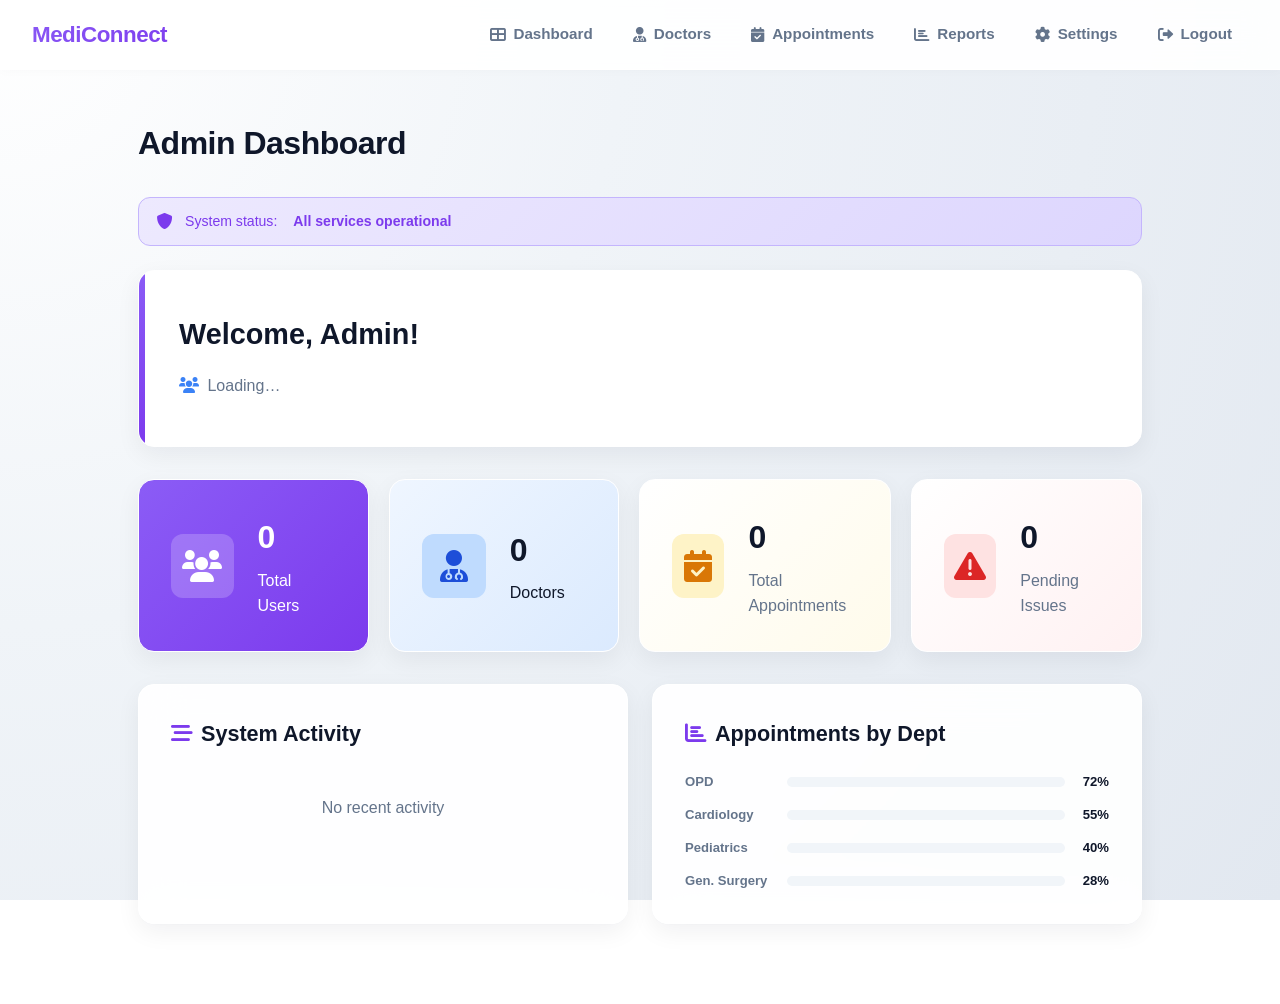
==== commit 8b3c7981: "completed" ====
--- a/views/admin-dashboard.html
+++ b/views/admin-dashboard.html
@@ -22,9 +22,6 @@
         <li class="active" onclick="showPage('dashboard', this)">
           <i class="fas fa-th-large"></i> <span>Dashboard</span>
         </li>
-        <li onclick="showPage('users', this)">
-          <i class="fas fa-users-cog"></i> <span>Users</span>
-        </li>
         <li onclick="showPage('doctors', this)">
           <i class="fas fa-user-md"></i> <span>Doctors</span>
         </li>
@@ -63,9 +60,6 @@
           onclick="showPage('dashboard', null, 'Home')"
         >
           <i class="fas fa-home"></i> Home
-        </li>
-        <li id="bnav-users" onclick="showPage('users', null, 'Users')">
-          <i class="fas fa-users-cog"></i> Users
         </li>
         <li id="bnav-doctors" onclick="showPage('doctors', null, 'Doctors')">
           <i class="fas fa-user-md"></i> Doctors
@@ -114,36 +108,25 @@
           <i class="fas fa-shield-alt"></i>
           System status:
           <strong style="margin-left: 4px">All services operational</strong>
-          &nbsp;·&nbsp; Last backup: 30 Apr 2026, 03:00 AM
         </div>
 
         <div class="welcome-section welcome-desktop">
-          <h2>Welcome, Admin Tenzin Dorji!</h2>
-          <p>
-            <i class="fas fa-users"></i> 142 registered users across 3 roles.
-          </p>
-          <p>
-            <i class="fas fa-calendar-check"></i> 24 appointments scheduled
-            today across all departments.
+          <h2 id="welcomeHeading">Welcome, Admin!</h2>
+          <p id="welcomeStats">
+            <i class="fas fa-users"></i> Loading…
           </p>
         </div>
         <div
           class="welcome-section welcome-mobile"
           style="padding: 20px 20px 20px 26px"
         >
-          <h2 style="font-size: 1.3rem; margin-bottom: 6px">Hi, Tenzin 👋</h2>
-          <p style="font-size: 0.88rem; margin: 0">
-            <i class="fas fa-users"></i> 142 users · 24 appointments today
+          <h2 style="font-size: 1.3rem; margin-bottom: 6px" id="welcomeMobileHeading">Hi, Admin 👋</h2>
+          <p style="font-size: 0.88rem; margin: 0" id="welcomeMobileStats">
+            <i class="fas fa-users"></i> Loading…
           </p>
         </div>
 
         <div class="quick-actions">
-          <button
-            class="quick-action-btn"
-            onclick="showPage('users', null, 'Users')"
-          >
-            <i class="fas fa-users-cog"></i> Manage Users
-          </button>
           <button
             class="quick-action-btn"
             onclick="showPage('reports', null, 'Reports')"
@@ -156,22 +139,22 @@
           <div class="stat-card purple">
             <div class="stat-icon"><i class="fas fa-users"></i></div>
             <div class="stat-content">
-              <h4>142</h4>
+              <h4 id="statUsers">0</h4>
               <p>Total Users</p>
             </div>
           </div>
           <div class="stat-card blue">
             <div class="stat-icon"><i class="fas fa-user-md"></i></div>
             <div class="stat-content">
-              <h4>18</h4>
+              <h4 id="statDoctors">0</h4>
               <p>Doctors</p>
             </div>
           </div>
           <div class="stat-card amber">
             <div class="stat-icon"><i class="fas fa-calendar-check"></i></div>
             <div class="stat-content">
-              <h4>24</h4>
-              <p>Today's Appts</p>
+              <h4 id="statAppointments">0</h4>
+              <p>Total Appointments</p>
             </div>
           </div>
           <div class="stat-card rose">
@@ -179,7 +162,7 @@
               <i class="fas fa-exclamation-triangle"></i>
             </div>
             <div class="stat-content">
-              <h4>3</h4>
+              <h4>0</h4>
               <p>Pending Issues</p>
             </div>
           </div>
@@ -192,44 +175,10 @@
               <i
                 class="fas fa-stream"
                 style="color: var(--role-color); margin-right: 8px"
-              ></i
-              >System Activity
+              ></i>System Activity
             </h3>
-            <div class="feed-item">
-              <div class="feed-dot purple"></div>
-              <div class="feed-text">
-                <strong>New doctor registered</strong
-                ><span>Dr. Sonam Tshering · 2 mins ago</span>
-              </div>
-            </div>
-            <div class="feed-item">
-              <div class="feed-dot blue"></div>
-              <div class="feed-text">
-                <strong>Appointment approved</strong
-                ><span>Appt #8834 · Cardiology · 15 mins ago</span>
-              </div>
-            </div>
-            <div class="feed-item">
-              <div class="feed-dot amber"></div>
-              <div class="feed-text">
-                <strong>Patient record updated</strong
-                ><span>CID 11410001234 · 32 mins ago</span>
-              </div>
-            </div>
-            <div class="feed-item">
-              <div class="feed-dot rose"></div>
-              <div class="feed-text">
-                <strong>Failed login attempt</strong
-                ><span>Unknown user · 1 hr ago</span>
-              </div>
-            </div>
-            <div class="feed-item">
-              <div class="feed-dot green"></div>
-              <div class="feed-text">
-                <strong>Daily backup completed</strong
-                ><span>03:00 AM · All data secured</span>
-              </div>
-            </div>
+            <div class="desktop-activity"></div>
+            <div class="mobile-activity" style="display: none"></div>
           </div>
 
           <!-- Bar chart -->
@@ -238,8 +187,7 @@
               <i
                 class="fas fa-chart-bar"
                 style="color: var(--role-color); margin-right: 8px"
-              ></i
-              >Appointments by Dept
+              ></i>Appointments by Dept
             </h3>
             <div class="bar-chart" style="margin-top: 12px">
               <div class="bar-row">
@@ -252,241 +200,24 @@
               <div class="bar-row">
                 <span class="bar-label">Cardiology</span>
                 <div class="bar-track">
-                  <div
-                    class="bar-fill green"
-                    data-w="55%"
-                    style="width: 0"
-                  ></div>
+                  <div class="bar-fill green" data-w="55%" style="width: 0"></div>
                 </div>
                 <span class="bar-val">55%</span>
               </div>
               <div class="bar-row">
                 <span class="bar-label">Pediatrics</span>
                 <div class="bar-track">
-                  <div
-                    class="bar-fill amber"
-                    data-w="40%"
-                    style="width: 0"
-                  ></div>
+                  <div class="bar-fill amber" data-w="40%" style="width: 0"></div>
                 </div>
                 <span class="bar-val">40%</span>
               </div>
               <div class="bar-row">
                 <span class="bar-label">Gen. Surgery</span>
                 <div class="bar-track">
-                  <div
-                    class="bar-fill rose"
-                    data-w="28%"
-                    style="width: 0"
-                  ></div>
+                  <div class="bar-fill rose" data-w="28%" style="width: 0"></div>
                 </div>
                 <span class="bar-val">28%</span>
               </div>
-            </div>
-          </div>
-        </div>
-      </section>
-
-      <!-- ══ USERS ══ -->
-      <section id="users" class="page-section">
-        <h1>User Management</h1>
-
-        <div class="card">
-          <h3>Add New User</h3>
-          <form id="addUserForm" style="margin-top: 16px">
-            <div class="form-grid">
-              <div class="form-group">
-                <label>Full Name</label
-                ><input
-                  type="text"
-                  id="newUserName"
-                  placeholder="Full name"
-                  required
-                />
-              </div>
-              <div class="form-group">
-                <label>Email</label
-                ><input
-                  type="email"
-                  id="newUserEmail"
-                  placeholder="user@mediconnect.bt"
-                  required
-                />
-              </div>
-              <div class="form-group">
-                <label>Role</label>
-                <select id="newUserRole" required>
-                  <option value="">Select Role</option>
-                  <option>Patient</option>
-                  <option>Doctor</option>
-                  <option>Admin</option>
-                </select>
-              </div>
-              <div class="form-group">
-                <label>CID No.</label
-                ><input
-                  type="text"
-                  id="newUserCid"
-                  placeholder="e.g. 11410001234"
-                  required
-                />
-              </div>
-            </div>
-            <button type="submit" class="btn-primary" style="margin-top: 20px">
-              <i class="fas fa-user-plus" style="margin-right: 8px"></i>Create
-              User
-            </button>
-          </form>
-        </div>
-
-        <div class="card">
-          <h3>All Users</h3>
-          <div class="desktop-table">
-            <table>
-              <thead>
-                <tr>
-                  <th>ID</th>
-                  <th>Name</th>
-                  <th>CID No.</th>
-                  <th>Role</th>
-                  <th>Email</th>
-                  <th>Status</th>
-                  <th>Actions</th>
-                </tr>
-              </thead>
-              <tbody>
-                <tr id="urow-1">
-                  <td>USR-001</td>
-                  <td>Tenzin Dorji</td>
-                  <td>11410000001</td>
-                  <td><span class="role-badge role-admin">Admin</span></td>
-                  <td>admin@gmail.com</td>
-                  <td><span class="badge status-active">Active</span></td>
-                  <td>
-                    <button class="btn-small btn-edit" onclick="editUser(1)">
-                      Edit
-                    </button>
-                  </td>
-                </tr>
-                <tr id="urow-2">
-                  <td>USR-002</td>
-                  <td>Dr. Karma Wangchuk</td>
-                  <td>11410000047</td>
-                  <td><span class="role-badge role-doctor">Doctor</span></td>
-                  <td>doctor@gmail.com</td>
-                  <td><span class="badge status-active">Active</span></td>
-                  <td>
-                    <button class="btn-small btn-edit" onclick="editUser(2)">
-                      Edit
-                    </button>
-                    <button
-                      class="btn-small btn-deact"
-                      onclick="toggleUserStatus(2, this)"
-                    >
-                      Deactivate
-                    </button>
-                  </td>
-                </tr>
-                <tr id="urow-3">
-                  <td>USR-003</td>
-                  <td>Dorji Wangchuk</td>
-                  <td>11410001234</td>
-                  <td><span class="role-badge role-patient">Patient</span></td>
-                  <td>dorji@email.bt</td>
-                  <td><span class="badge status-active">Active</span></td>
-                  <td>
-                    <button class="btn-small btn-edit" onclick="editUser(3)">
-                      Edit
-                    </button>
-                    <button
-                      class="btn-small btn-deact"
-                      onclick="toggleUserStatus(3, this)"
-                    >
-                      Deactivate
-                    </button>
-                  </td>
-                </tr>
-                <tr id="urow-4">
-                  <td>USR-004</td>
-                  <td>Pema Seldon</td>
-                  <td>11410005678</td>
-                  <td><span class="role-badge role-patient">Patient</span></td>
-                  <td>pema@email.bt</td>
-                  <td><span class="badge status-inactive">Inactive</span></td>
-                  <td>
-                    <button class="btn-small btn-edit" onclick="editUser(4)">
-                      Edit
-                    </button>
-                    <button
-                      class="btn-small btn-activate"
-                      onclick="toggleUserStatus(4, this)"
-                    >
-                      Activate
-                    </button>
-                  </td>
-                </tr>
-                <tr id="urow-5">
-                  <td>USR-005</td>
-                  <td>Dr. Sonam Tshering</td>
-                  <td>11410000088</td>
-                  <td><span class="role-badge role-doctor">Doctor</span></td>
-                  <td>sonam@mediconnect.bt</td>
-                  <td><span class="badge status-pending">Pending</span></td>
-                  <td>
-                    <button class="btn-small btn-edit" onclick="editUser(5)">
-                      Edit
-                    </button>
-                    <button
-                      class="btn-small btn-activate"
-                      onclick="toggleUserStatus(5, this)"
-                    >
-                      Activate
-                    </button>
-                  </td>
-                </tr>
-              </tbody>
-            </table>
-          </div>
-          <div class="mobile-card-list" style="display: none">
-            <div class="note-card" style="border: 1px solid var(--border)">
-              <div class="note-card-header">
-                <strong>Tenzin Dorji</strong
-                ><span class="badge status-active">Active</span>
-              </div>
-              <p>
-                <span class="role-badge role-admin">Admin</span> &nbsp;USR-001 ·
-                admin@gmail.com
-              </p>
-            </div>
-            <div class="note-card" style="border: 1px solid var(--border)">
-              <div class="note-card-header">
-                <strong>Dr. Karma Wangchuk</strong
-                ><span class="badge status-active">Active</span>
-              </div>
-              <p>
-                <span class="role-badge role-doctor">Doctor</span> &nbsp;USR-002
-                · doctor@gmail.com
-              </p>
-            </div>
-            <div class="note-card" style="border: 1px solid var(--border)">
-              <div class="note-card-header">
-                <strong>Dorji Wangchuk</strong
-                ><span class="badge status-active">Active</span>
-              </div>
-              <p>
-                <span class="role-badge role-patient">Patient</span>
-                &nbsp;USR-003 · dorji@email.bt
-              </p>
-            </div>
-            <div class="note-card" style="border: 1px solid var(--border)">
-              <div class="note-card-header">
-                <strong>Pema Seldon</strong
-                ><span class="badge status-inactive">Inactive</span>
-              </div>
-              <p>
-                <span class="role-badge role-patient">Patient</span>
-                &nbsp;USR-004 · pema@email.bt
-              </p>
             </div>
           </div>
         </div>
@@ -501,123 +232,21 @@
             <table>
               <thead>
                 <tr>
-                  <th>Appt ID</th>
+                  <th>#</th>
                   <th>Patient</th>
                   <th>CID No.</th>
                   <th>Doctor</th>
                   <th>Dept</th>
                   <th>Date</th>
+                  <th>Time</th>
                   <th>Status</th>
                   <th>Actions</th>
                 </tr>
               </thead>
-              <tbody>
-                <tr id="aprow-8821">
-                  <td>#8821</td>
-                  <td>Dorji Wangchuk</td>
-                  <td>11410001234</td>
-                  <td>Dr. Karma Wangchuk</td>
-                  <td>OPD</td>
-                  <td>2026-04-30</td>
-                  <td><span class="badge status-on">Approved</span></td>
-                  <td>
-                    <button
-                      class="btn-small btn-deact"
-                      onclick="cancelAppt(8821)"
-                    >
-                      Cancel
-                    </button>
-                  </td>
-                </tr>
-                <tr id="aprow-8834">
-                  <td>#8834</td>
-                  <td>Pema Seldon</td>
-                  <td>11410005678</td>
-                  <td>Dr. Karma Wangchuk</td>
-                  <td>Cardiology</td>
-                  <td>2026-04-30</td>
-                  <td><span class="badge status-pending">Pending</span></td>
-                  <td>
-                    <button
-                      class="btn-small btn-activate"
-                      onclick="approveAppt(8834)"
-                    >
-                      Approve
-                    </button>
-                    <button
-                      class="btn-small btn-deact"
-                      onclick="cancelAppt(8834)"
-                    >
-                      Cancel
-                    </button>
-                  </td>
-                </tr>
-                <tr id="aprow-8835">
-                  <td>#8835</td>
-                  <td>Tshering Namgay</td>
-                  <td>11410009012</td>
-                  <td>Dr. Karma Wangchuk</td>
-                  <td>General Surgery</td>
-                  <td>2026-04-30</td>
-                  <td><span class="badge status-pending">Pending</span></td>
-                  <td>
-                    <button
-                      class="btn-small btn-activate"
-                      onclick="approveAppt(8835)"
-                    >
-                      Approve
-                    </button>
-                    <button
-                      class="btn-small btn-deact"
-                      onclick="cancelAppt(8835)"
-                    >
-                      Cancel
-                    </button>
-                  </td>
-                </tr>
-                <tr id="aprow-8836">
-                  <td>#8836</td>
-                  <td>Kinley Zangmo</td>
-                  <td>11410003456</td>
-                  <td>Dr. Sonam Tshering</td>
-                  <td>Pediatrics</td>
-                  <td>2026-05-01</td>
-                  <td><span class="badge status-off">Upcoming</span></td>
-                  <td>
-                    <button
-                      class="btn-small btn-deact"
-                      onclick="cancelAppt(8836)"
-                    >
-                      Cancel
-                    </button>
-                  </td>
-                </tr>
-              </tbody>
+              <tbody></tbody>
             </table>
           </div>
-          <div class="mobile-card-list" style="display: none">
-            <div class="note-card" style="border: 1px solid var(--border)">
-              <div class="note-card-header">
-                <strong>#8821 — Dorji Wangchuk</strong
-                ><span class="badge status-on">Approved</span>
-              </div>
-              <p>Dr. Karma · OPD · 2026-04-30</p>
-            </div>
-            <div class="note-card" style="border: 1px solid var(--border)">
-              <div class="note-card-header">
-                <strong>#8834 — Pema Seldon</strong
-                ><span class="badge status-pending">Pending</span>
-              </div>
-              <p>Dr. Karma · Cardiology · 2026-04-30</p>
-            </div>
-            <div class="note-card" style="border: 1px solid var(--border)">
-              <div class="note-card-header">
-                <strong>#8835 — Tshering Namgay</strong
-                ><span class="badge status-pending">Pending</span>
-              </div>
-              <p>Dr. Karma · General Surgery · 2026-04-30</p>
-            </div>
-          </div>
+          <div class="mobile-card-list" style="display: none"></div>
         </div>
       </section>
 
@@ -639,33 +268,21 @@
               <div class="bar-row">
                 <span class="bar-label">Week 2</span>
                 <div class="bar-track">
-                  <div
-                    class="bar-fill green"
-                    data-w="65%"
-                    style="width: 0"
-                  ></div>
+                  <div class="bar-fill green" data-w="65%" style="width: 0"></div>
                 </div>
                 <span class="bar-val">65</span>
               </div>
               <div class="bar-row">
                 <span class="bar-label">Week 3</span>
                 <div class="bar-track">
-                  <div
-                    class="bar-fill amber"
-                    data-w="90%"
-                    style="width: 0"
-                  ></div>
+                  <div class="bar-fill amber" data-w="90%" style="width: 0"></div>
                 </div>
                 <span class="bar-val">90</span>
               </div>
               <div class="bar-row">
                 <span class="bar-label">Week 4</span>
                 <div class="bar-track">
-                  <div
-                    class="bar-fill rose"
-                    data-w="48%"
-                    style="width: 0"
-                  ></div>
+                  <div class="bar-fill rose" data-w="48%" style="width: 0"></div>
                 </div>
                 <span class="bar-val">48</span>
               </div>
@@ -679,96 +296,15 @@
                 <div class="bar-track">
                   <div class="bar-fill" data-w="85%" style="width: 0"></div>
                 </div>
-                <span class="bar-val">121</span>
+                <span class="bar-val" id="reportPatients">—</span>
               </div>
               <div class="bar-row">
                 <span class="bar-label">Doctors</span>
                 <div class="bar-track">
-                  <div
-                    class="bar-fill green"
-                    data-w="13%"
-                    style="width: 0"
-                  ></div>
-                </div>
-                <span class="bar-val">18</span>
-              </div>
-              <div class="bar-row">
-                <span class="bar-label">Admins</span>
-                <div class="bar-track">
-                  <div
-                    class="bar-fill amber"
-                    data-w="2%"
-                    style="width: 0"
-                  ></div>
-                </div>
-                <span class="bar-val">3</span>
-              </div>
-            </div>
-          </div>
-        </div>
-
-        <div class="card">
-          <h3>Summary — April 2026</h3>
-          <div class="form-grid" style="margin-top: 8px">
-            <div>
-              <p
-                style="
-                  font-size: 0.8rem;
-                  color: var(--text-muted);
-                  font-weight: 600;
-                  text-transform: uppercase;
-                  letter-spacing: 0.5px;
-                  margin-bottom: 6px;
-                "
-              >
-                Total Appointments
-              </p>
-              <p style="font-size: 2rem; font-weight: 800">283</p>
-            </div>
-            <div>
-              <p
-                style="
-                  font-size: 0.8rem;
-                  color: var(--text-muted);
-                  font-weight: 600;
-                  text-transform: uppercase;
-                  letter-spacing: 0.5px;
-                  margin-bottom: 6px;
-                "
-              >
-                Prescriptions Issued
-              </p>
-              <p style="font-size: 2rem; font-weight: 800">194</p>
-            </div>
-            <div>
-              <p
-                style="
-                  font-size: 0.8rem;
-                  color: var(--text-muted);
-                  font-weight: 600;
-                  text-transform: uppercase;
-                  letter-spacing: 0.5px;
-                  margin-bottom: 6px;
-                "
-              >
-                New Patients
-              </p>
-              <p style="font-size: 2rem; font-weight: 800">37</p>
-            </div>
-            <div>
-              <p
-                style="
-                  font-size: 0.8rem;
-                  color: var(--text-muted);
-                  font-weight: 600;
-                  text-transform: uppercase;
-                  letter-spacing: 0.5px;
-                  margin-bottom: 6px;
-                "
-              >
-                Avg. Daily Appts
-              </p>
-              <p style="font-size: 2rem; font-weight: 800">9.4</p>
+                  <div class="bar-fill green" data-w="13%" style="width: 0"></div>
+                </div>
+                <span class="bar-val" id="reportDoctors">—</span>
+              </div>
             </div>
           </div>
         </div>
@@ -777,64 +313,93 @@
       <!-- ══ SETTINGS ══ -->
       <section id="settings" class="page-section">
         <h1>System Settings</h1>
-        <div class="card">
-          <h3>General Configuration</h3>
-          <form id="settingsForm" style="margin-top: 16px">
-            <div class="form-grid">
-              <div class="form-group">
-                <label>Hospital Name</label
-                ><input type="text" value="MediConnect Hospital" />
-              </div>
-              <div class="form-group">
-                <label>Admin Email</label
-                ><input type="email" value="admin@gmail.com" />
-              </div>
-              <div class="form-group">
-                <label>Max Appointments / Day</label
-                ><input type="number" value="50" />
-              </div>
-              <div class="form-group">
-                <label>Slot Duration</label
-                ><select>
-                  <option>30 minutes</option>
-                  <option>20 minutes</option>
-                  <option>15 minutes</option>
-                </select>
-              </div>
-              <div class="form-group">
-                <label>Working Hours Start</label
-                ><input type="time" value="09:00" />
-              </div>
-              <div class="form-group">
-                <label>Working Hours End</label
-                ><input type="time" value="17:00" />
-              </div>
-            </div>
-            <button type="submit" class="btn-primary" style="margin-top: 20px">
-              <i class="fas fa-save" style="margin-right: 8px"></i>Save Settings
-            </button>
-          </form>
-        </div>
+
+        <!-- Success / error notice -->
+        <div id="settingsNotice" class="settings-notice" style="display:none"></div>
+
+        <!-- Hospital Name -->
+        <div class="card">
+          <h3>Hospital Name</h3>
+          <div class="form-group" style="max-width: 420px">
+            <label>Hospital Name</label>
+            <input type="text" id="hospitalNameInput" placeholder="e.g. MediConnect Hospital" />
+          </div>
+          <br />
+          <button class="btn-primary" onclick="saveHospitalName()">
+            <i class="fas fa-save" style="margin-right: 8px"></i>Save
+          </button>
+        </div>
+
+        <!-- Admin Email -->
+        <div class="card">
+          <h3>Admin Email</h3>
+          <div class="form-group" style="max-width: 420px">
+            <label>Email Address</label>
+            <input type="email" id="adminEmailInput" placeholder="admin@example.com" />
+          </div>
+          <br />
+          <button class="btn-primary" onclick="saveAdminEmail()">
+            <i class="fas fa-save" style="margin-right: 8px"></i>Update Email
+          </button>
+        </div>
+
+        <!-- Change Password -->
+        <div class="card">
+          <h3>Change Password</h3>
+          <div class="form-grid" style="max-width: 620px">
+            <div class="form-group">
+              <label>Current Password</label>
+              <div class="pw-wrap">
+                <input type="password" id="settingsCurrentPass" placeholder="Current password" />
+                <button type="button" class="pw-eye" onclick="togglePw('settingsCurrentPass', this)" tabindex="-1">
+                  <i class="fas fa-eye"></i>
+                </button>
+              </div>
+            </div>
+            <div class="form-group">
+              <label>New Password</label>
+              <div class="pw-wrap">
+                <input type="password" id="settingsNewPass" placeholder="New password" />
+                <button type="button" class="pw-eye" onclick="togglePw('settingsNewPass', this)" tabindex="-1">
+                  <i class="fas fa-eye"></i>
+                </button>
+              </div>
+            </div>
+            <div class="form-group">
+              <label>Confirm New Password</label>
+              <div class="pw-wrap">
+                <input type="password" id="settingsConfirmPass" placeholder="Confirm new password" />
+                <button type="button" class="pw-eye" onclick="togglePw('settingsConfirmPass', this)" tabindex="-1">
+                  <i class="fas fa-eye"></i>
+                </button>
+              </div>
+            </div>
+          </div>
+          <br />
+          <button class="btn-primary" onclick="saveAdminPassword()">
+            <i class="fas fa-lock" style="margin-right: 8px"></i>Change Password
+          </button>
+        </div>
+
+        <!-- System Information -->
         <div class="card">
           <h3>System Information</h3>
           <div class="info-row">
-            <span class="info-key">Version</span
-            ><span class="info-value">MediConnect v2.4.1</span>
+            <span class="info-key">Version</span>
+            <span class="info-value">MediConnect v2.4.1</span>
           </div>
           <div class="info-row">
-            <span class="info-key">Database</span
-            ><span class="info-value">PostgreSQL 15 · Connected</span>
+            <span class="info-key">Database</span>
+            <span class="info-value">PostgreSQL 15 · Connected</span>
           </div>
           <div class="info-row">
-            <span class="info-key">Last Backup</span
-            ><span class="info-value">30 Apr 2026, 03:00 AM</span>
-          </div>
-          <div class="info-row">
-            <span class="info-key">Environment</span
-            ><span class="info-value">Production</span>
+            <span class="info-key">Environment</span>
+            <span class="info-value">Production</span>
           </div>
         </div>
       </section>
+
+      <!-- ══ DOCTORS ══ -->
       <section id="doctors" class="page-section">
         <h1>Doctor Management</h1>
         <div class="card">
@@ -842,6 +407,10 @@
           <form id="addDoctorForm" style="margin-top: 16px">
             <div class="form-grid">
               <div class="form-group">
+                <label>Doctor ID</label>
+                <input type="number" id="newDoctorId" placeholder="e.g. 1001" />
+              </div>
+              <div class="form-group">
                 <label>Full Name</label>
                 <input type="text" id="newDoctorName" placeholder="Doctor's full name" required />
               </div>
@@ -850,12 +419,14 @@
                 <input type="text" id="newDoctorSpec" placeholder="e.g. Cardiology" />
               </div>
               <div class="form-group">
-                <label>Department ID</label>
-                <input type="number" id="newDoctorDept" placeholder="e.g. 1" />
+                <label>Chamber</label>
+                <select id="newDoctorChamber">
+                  <option value="">— Select chamber —</option>
+                </select>
               </div>
               <div class="form-group">
                 <label>Password</label>
-                <input type="password" id="newDoctorPass" placeholder="Temporary password" required />
+                <input type="password" id="newDoctorPass" placeholder="Set password" required />
               </div>
             </div>
             <button type="submit" class="btn-primary" style="margin-top: 20px">
@@ -873,20 +444,17 @@
                   <th>Name</th>
                   <th>Specialization</th>
                   <th>Department</th>
+                  <th>Chamber</th>
                   <th>Action</th>
                 </tr>
               </thead>
-              <tbody>
-                <!-- populated by loadAllDoctors() in admin.js -->
-              </tbody>
+              <tbody></tbody>
             </table>
           </div>
-          <div class="mobile-card-list" style="display: none">
-            <!-- populated dynamically -->
-          </div>
+          <div class="mobile-card-list" style="display: none"></div>
         </div>
       </section>
     </main>
-    <script src="js/admin.js?v=2"></script>
+    <script src="js/admin.js?v=3"></script>
   </body>
 </html>
--- a/views/css/base.css
+++ b/views/css/base.css
@@ -290,7 +290,7 @@
 /* ── DASHBOARD ── */
 .stats-grid {
   display: grid;
-  grid-template-columns: repeat(2, 1fr);
+  grid-template-columns: repeat(auto-fit, minmax(260px, 1fr));
   gap: 24px;
   margin-bottom: 32px;
 }
@@ -830,7 +830,7 @@
   }
 
   .stats-grid {
-    grid-template-columns: repeat(2, 1fr);
+    grid-template-columns: 1fr;
     gap: 12px;
     margin-bottom: 20px;
   }
--- a/views/css/admin.css
+++ b/views/css/admin.css
@@ -16,7 +16,7 @@
   -webkit-background-clip: text;
   -webkit-text-fill-color: transparent;
   cursor: pointer;
-}}
+}
 
 /* Desktop nav active */
 .desktop-nav-links li.active,
@@ -51,10 +51,31 @@
 /* ── STAT CARDS ── */
 .stats-grid-4 { display: grid; grid-template-columns: repeat(4,1fr); gap: 20px; margin-bottom: 32px; }
 
+/* All admin stat cards are informational — no pointer or hover effects */
+.stat-card.purple,
+.stat-card.blue,
+.stat-card.amber,
+.stat-card.rose {
+  cursor: default;
+  transition: none;
+}
+.stat-card.purple:hover,
+.stat-card.blue:hover,
+.stat-card.amber:hover,
+.stat-card.rose:hover {
+  transform: none;
+  box-shadow: var(--shadow-md);
+}
+
 .stat-card.purple { background: var(--role-grad); color: #fff; }
 .stat-card.purple .stat-icon { background: rgba(255,255,255,0.2); color: #fff; }
 .stat-card.purple .stat-content h4,
 .stat-card.purple .stat-content p { color: #fff; }
+
+.stat-card.blue { background: linear-gradient(135deg,#eff6ff,#dbeafe); }
+.stat-card.blue .stat-icon { background: #bfdbfe; color: #1d4ed8; }
+.stat-card.blue .stat-content h4,
+.stat-card.blue .stat-content p { color: var(--text-main); }
 
 .stat-card.amber { background: linear-gradient(135deg,#fff,#fffbeb); }
 .stat-card.amber .stat-icon { background: #fef3c7; color: #d97706; }
@@ -118,11 +139,64 @@
 }
 .notice-banner i { font-size:1rem; flex-shrink:0; }
 
+/* ── SETTINGS NOTICE BANNER ── */
+.settings-notice {
+  padding: 14px 20px;
+  border-radius: 10px;
+  margin-bottom: 20px;
+  font-weight: 600;
+  font-size: 0.9rem;
+  display: flex;
+  align-items: center;
+  gap: 10px;
+}
+.settings-notice.success {
+  background: #dcfce7;
+  color: #15803d;
+  border: 1px solid #bbf7d0;
+}
+.settings-notice.error {
+  background: #fee2e2;
+  color: #dc2626;
+  border: 1px solid #fca5a5;
+}
+
+/* ── PASSWORD FIELD WITH EYE TOGGLE ── */
+.pw-wrap {
+  position: relative;
+}
+.pw-wrap input {
+  padding-right: 44px;
+}
+.pw-eye {
+  position: absolute;
+  right: 12px;
+  top: 50%;
+  transform: translateY(-50%);
+  background: none;
+  border: none;
+  cursor: pointer;
+  color: var(--text-muted);
+  font-size: 0.9rem;
+  padding: 4px 6px;
+  line-height: 1;
+}
+.pw-eye:hover { color: var(--text-main); }
+
 /* ── SETTINGS INFO ROWS ── */
 .info-row { display:flex; justify-content:space-between; align-items:center; padding:13px 0; border-bottom:1px solid var(--border); }
 .info-row:last-child { border-bottom:none; }
 .info-key   { font-weight:600; color:var(--text-muted); font-size:0.9rem; }
 .info-value { font-weight:700; color:var(--text-main); }
+
+/* ── APPOINTMENTS TABLE — SCROLLABLE ON MEDIUM SCREENS ── */
+#appointments .desktop-table {
+  overflow-x: auto;
+  -webkit-overflow-scrolling: touch;
+}
+#appointments .desktop-table table {
+  min-width: 760px;
+}
 
 /* ── RESPONSIVE ── */
 @media (max-width: 950px) {
@@ -136,4 +210,60 @@
   .stat-content h4 { font-size:1.5rem; }
   .stat-content p  { font-size:0.78rem; }
   .dash-cols { gap:0; }
-}
+
+  /* ── APPOINTMENTS MOBILE CARDS ── */
+  #appointments .apt-mobile-card {
+    background: #fff;
+    border: 1px solid var(--border);
+    border-radius: 14px;
+    padding: 16px 18px;
+    margin-bottom: 12px;
+    box-shadow: 0 1px 6px rgba(0,0,0,0.06);
+  }
+  #appointments .apt-mc-id {
+    font-size: 0.95rem;
+    font-weight: 700;
+    color: var(--text-main);
+    margin-bottom: 8px;
+  }
+  #appointments .apt-mc-status {
+    margin-bottom: 12px;
+  }
+  #appointments .apt-mc-row {
+    display: flex;
+    align-items: baseline;
+    gap: 8px;
+    padding: 7px 0;
+    border-bottom: 1px solid var(--border);
+  }
+  #appointments .apt-mc-row.apt-mc-row-last {
+    border-bottom: none;
+  }
+  #appointments .apt-mc-label {
+    font-size: 0.72rem;
+    font-weight: 700;
+    color: var(--text-muted);
+    min-width: 52px;
+    flex-shrink: 0;
+    text-transform: uppercase;
+    letter-spacing: 0.4px;
+  }
+  #appointments .apt-mc-value {
+    font-size: 0.88rem;
+    font-weight: 500;
+    color: var(--text-main);
+  }
+  #appointments .apt-mc-actions {
+    margin-top: 14px;
+    display: flex;
+    flex-direction: column;
+    gap: 8px;
+  }
+  #appointments .apt-mc-btn {
+    width: 100%;
+    text-align: center;
+    padding-top: 9px;
+    padding-bottom: 9px;
+    font-size: 0.88rem;
+  }
+}
